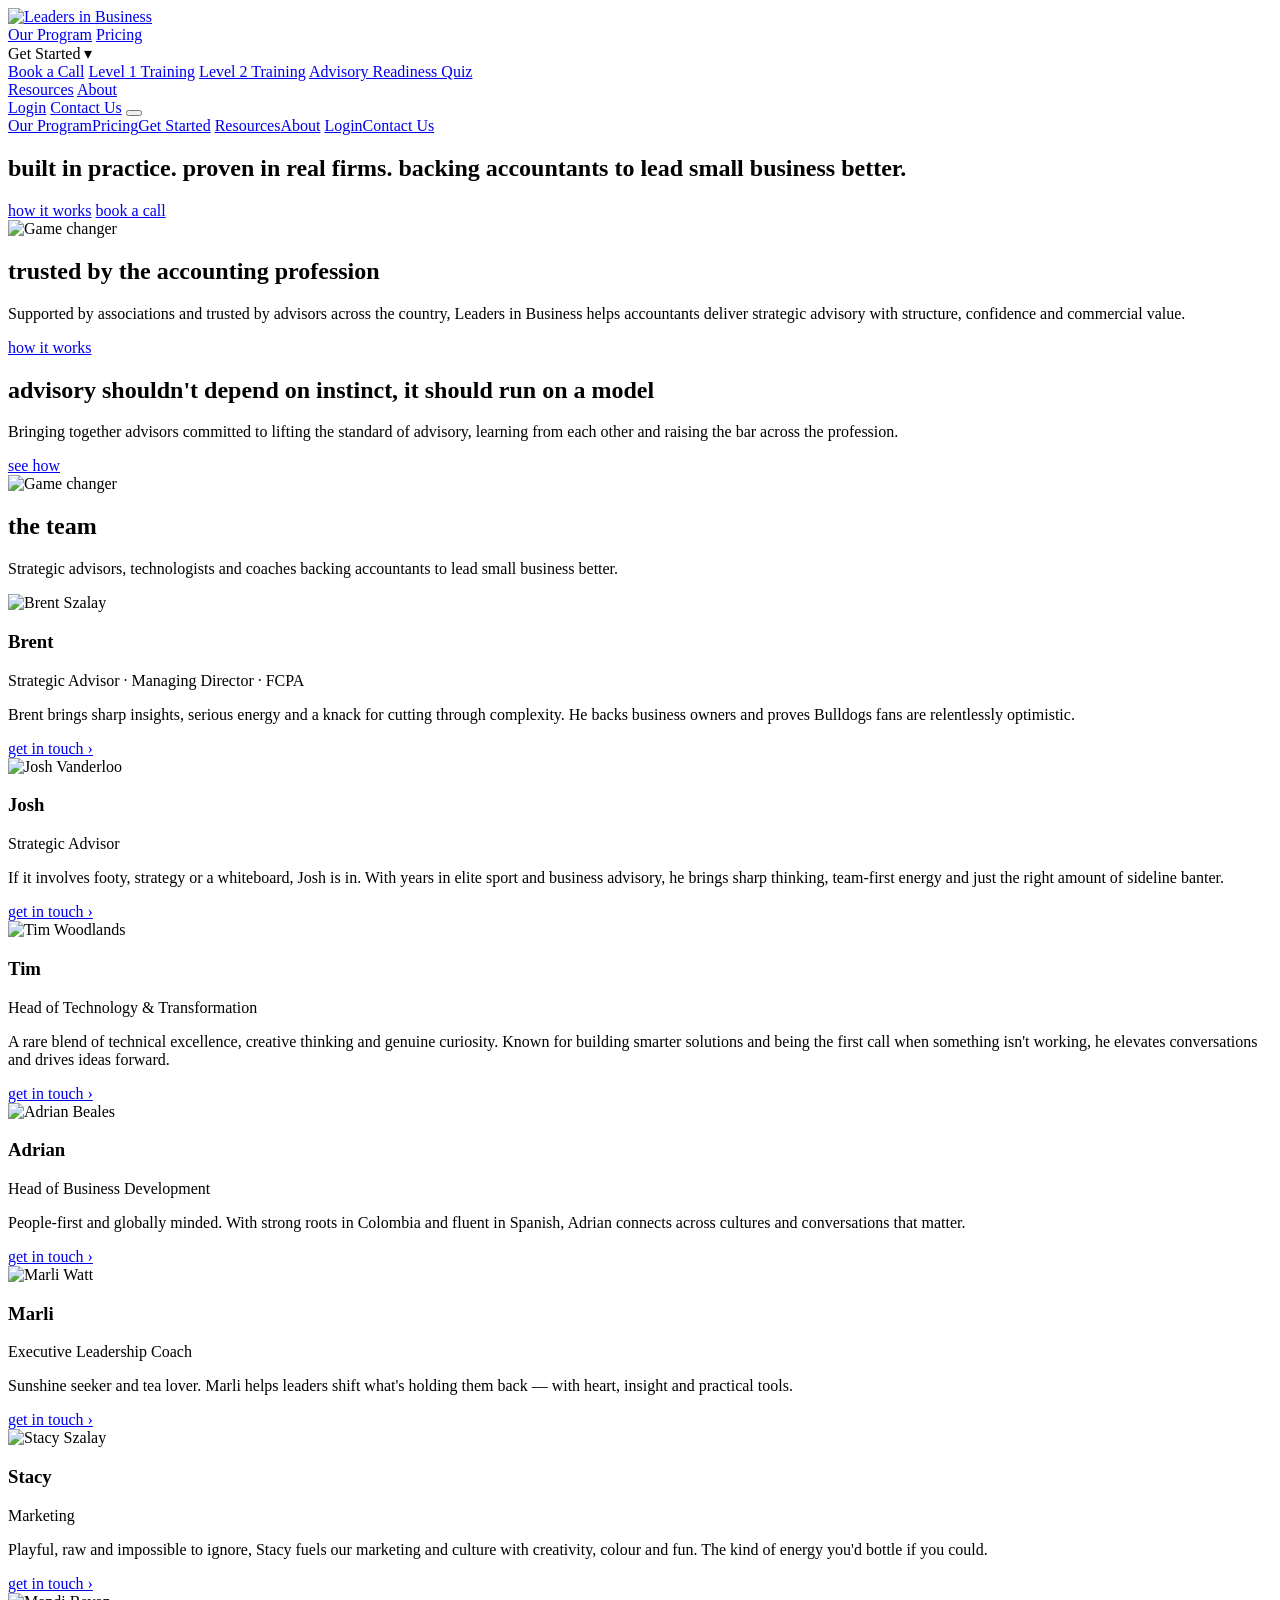
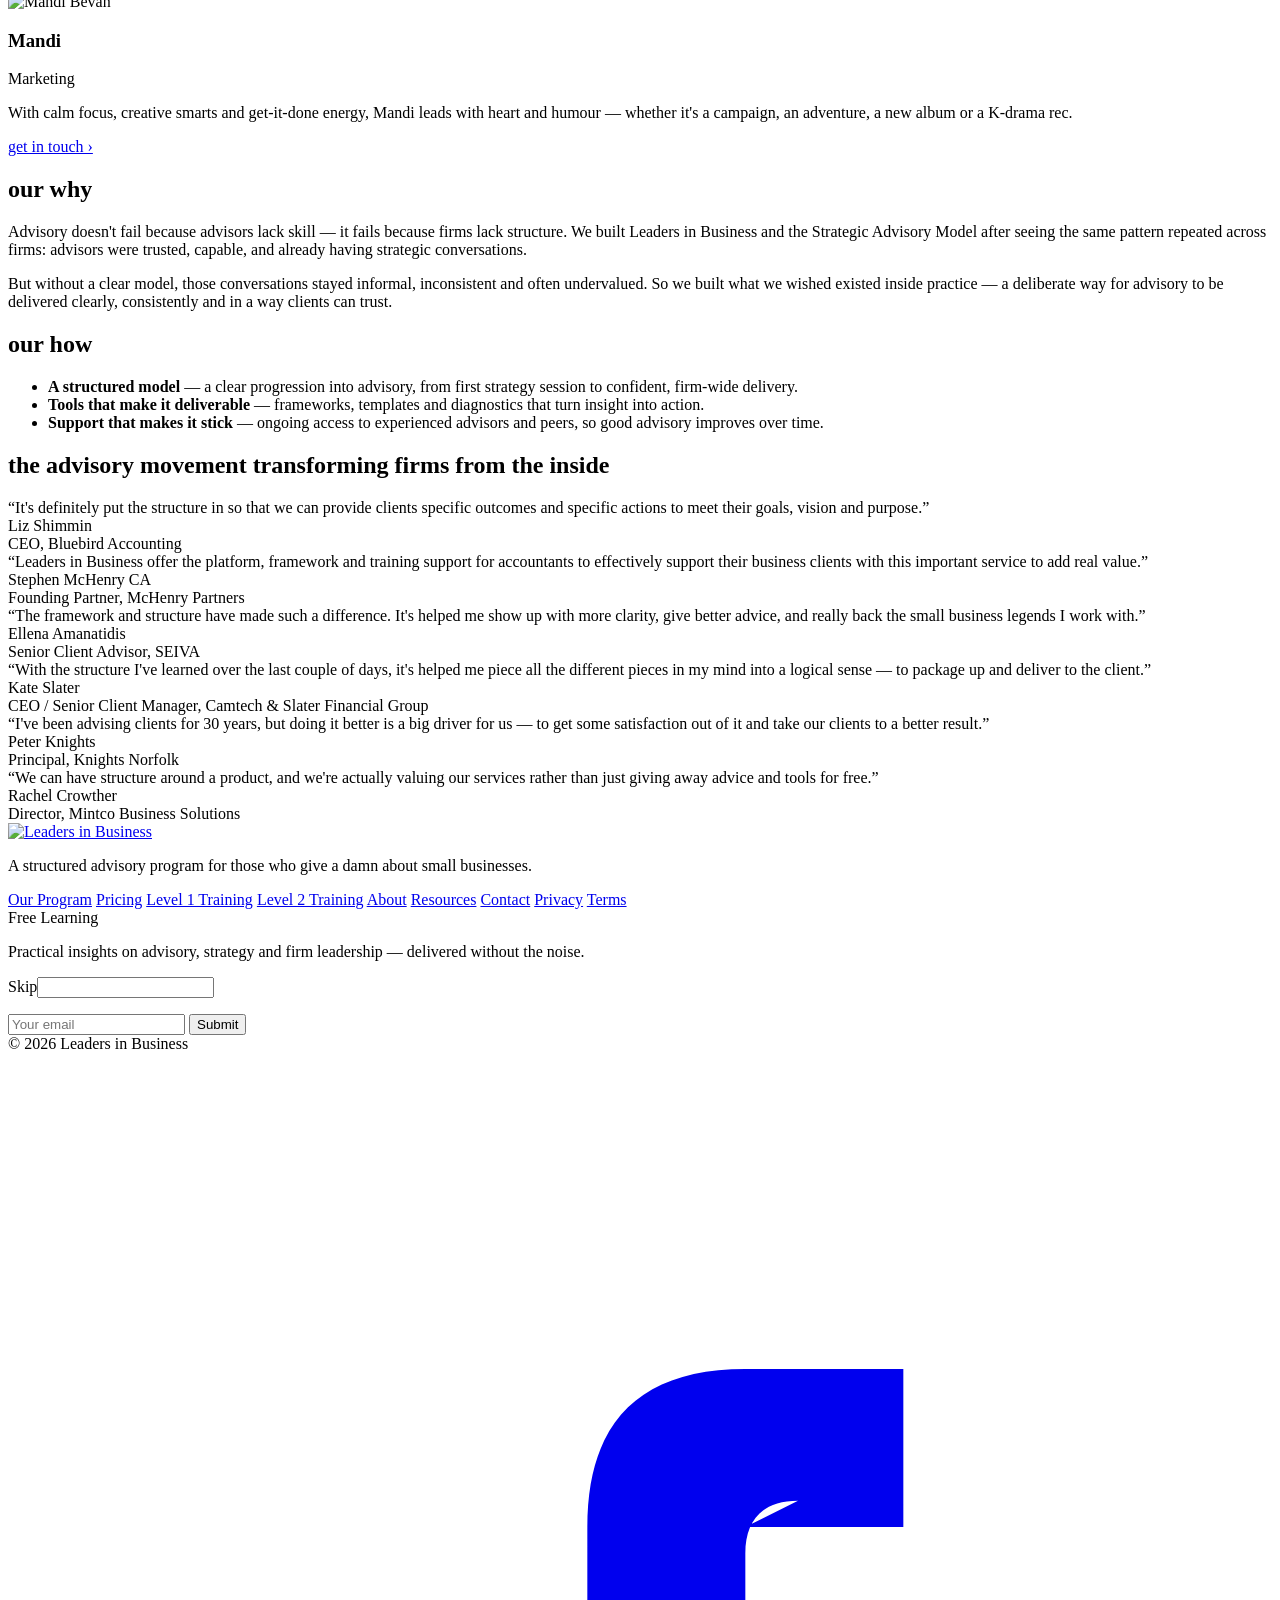
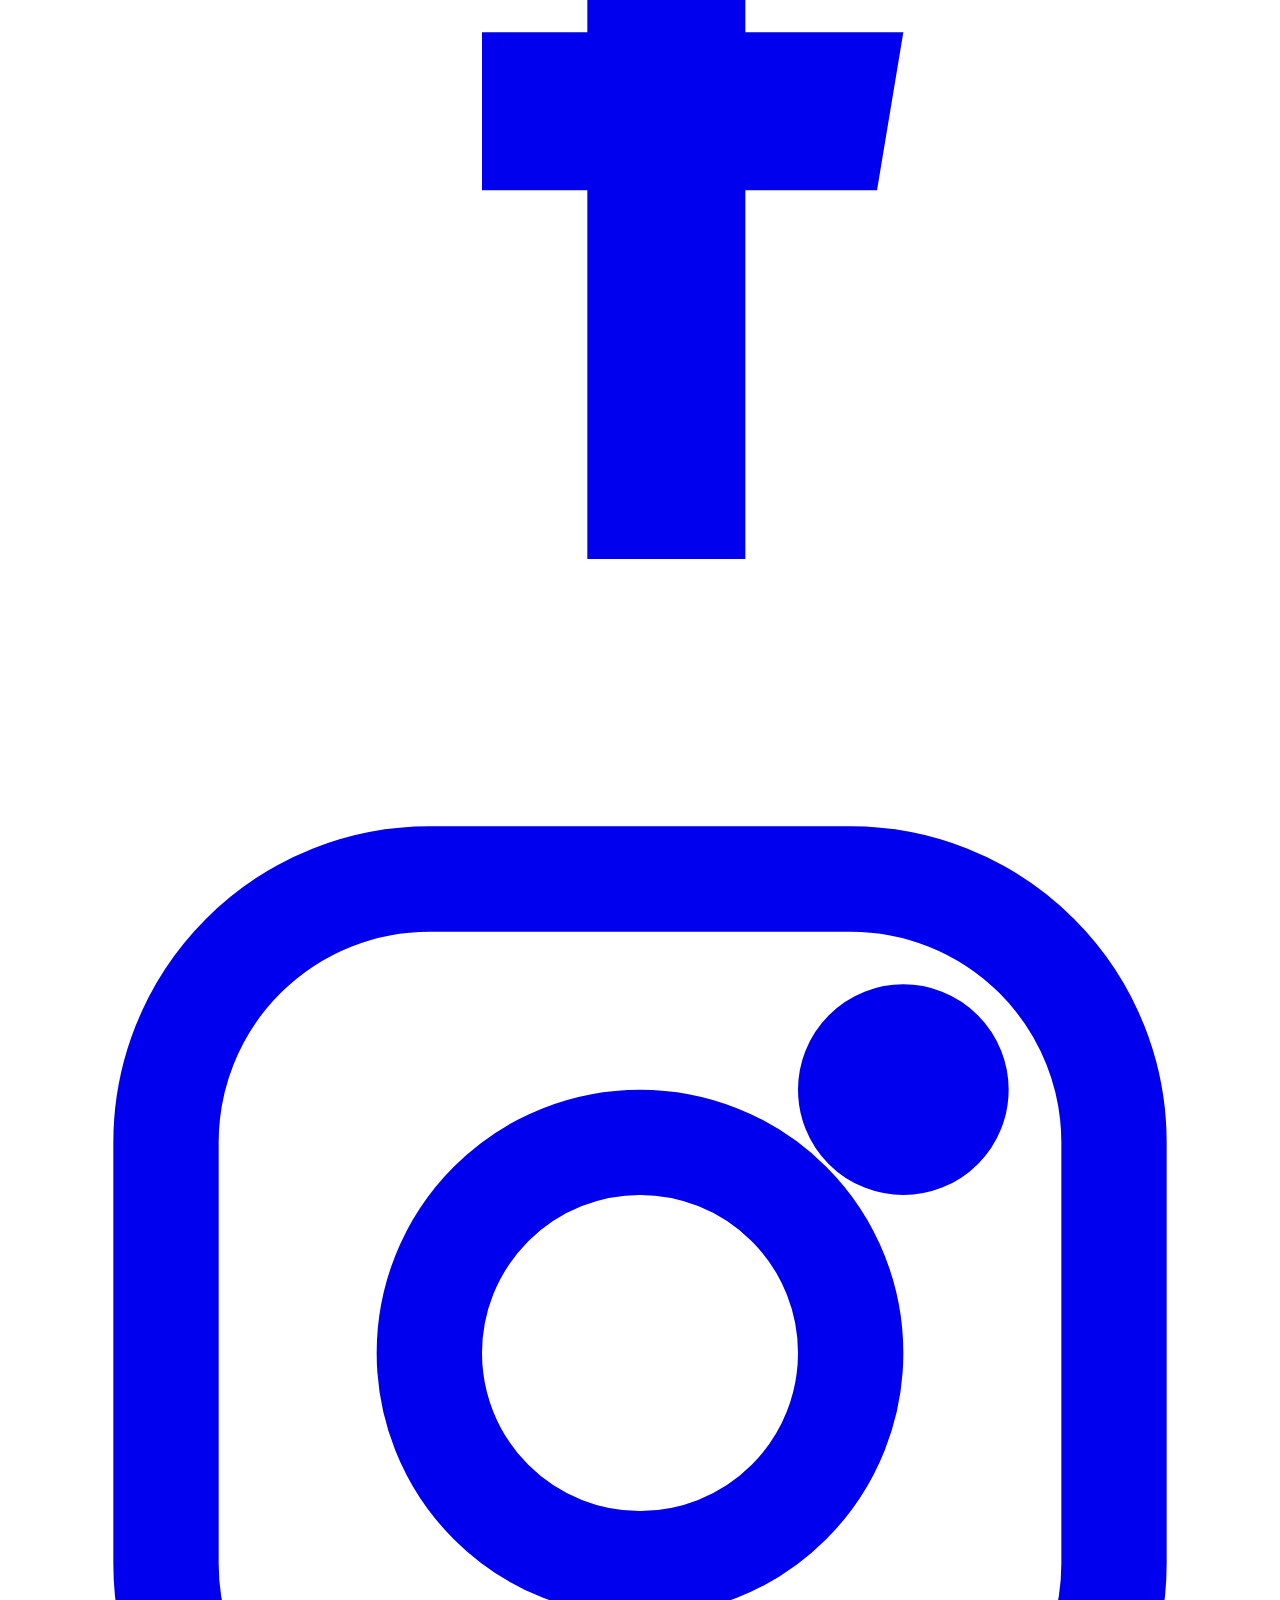
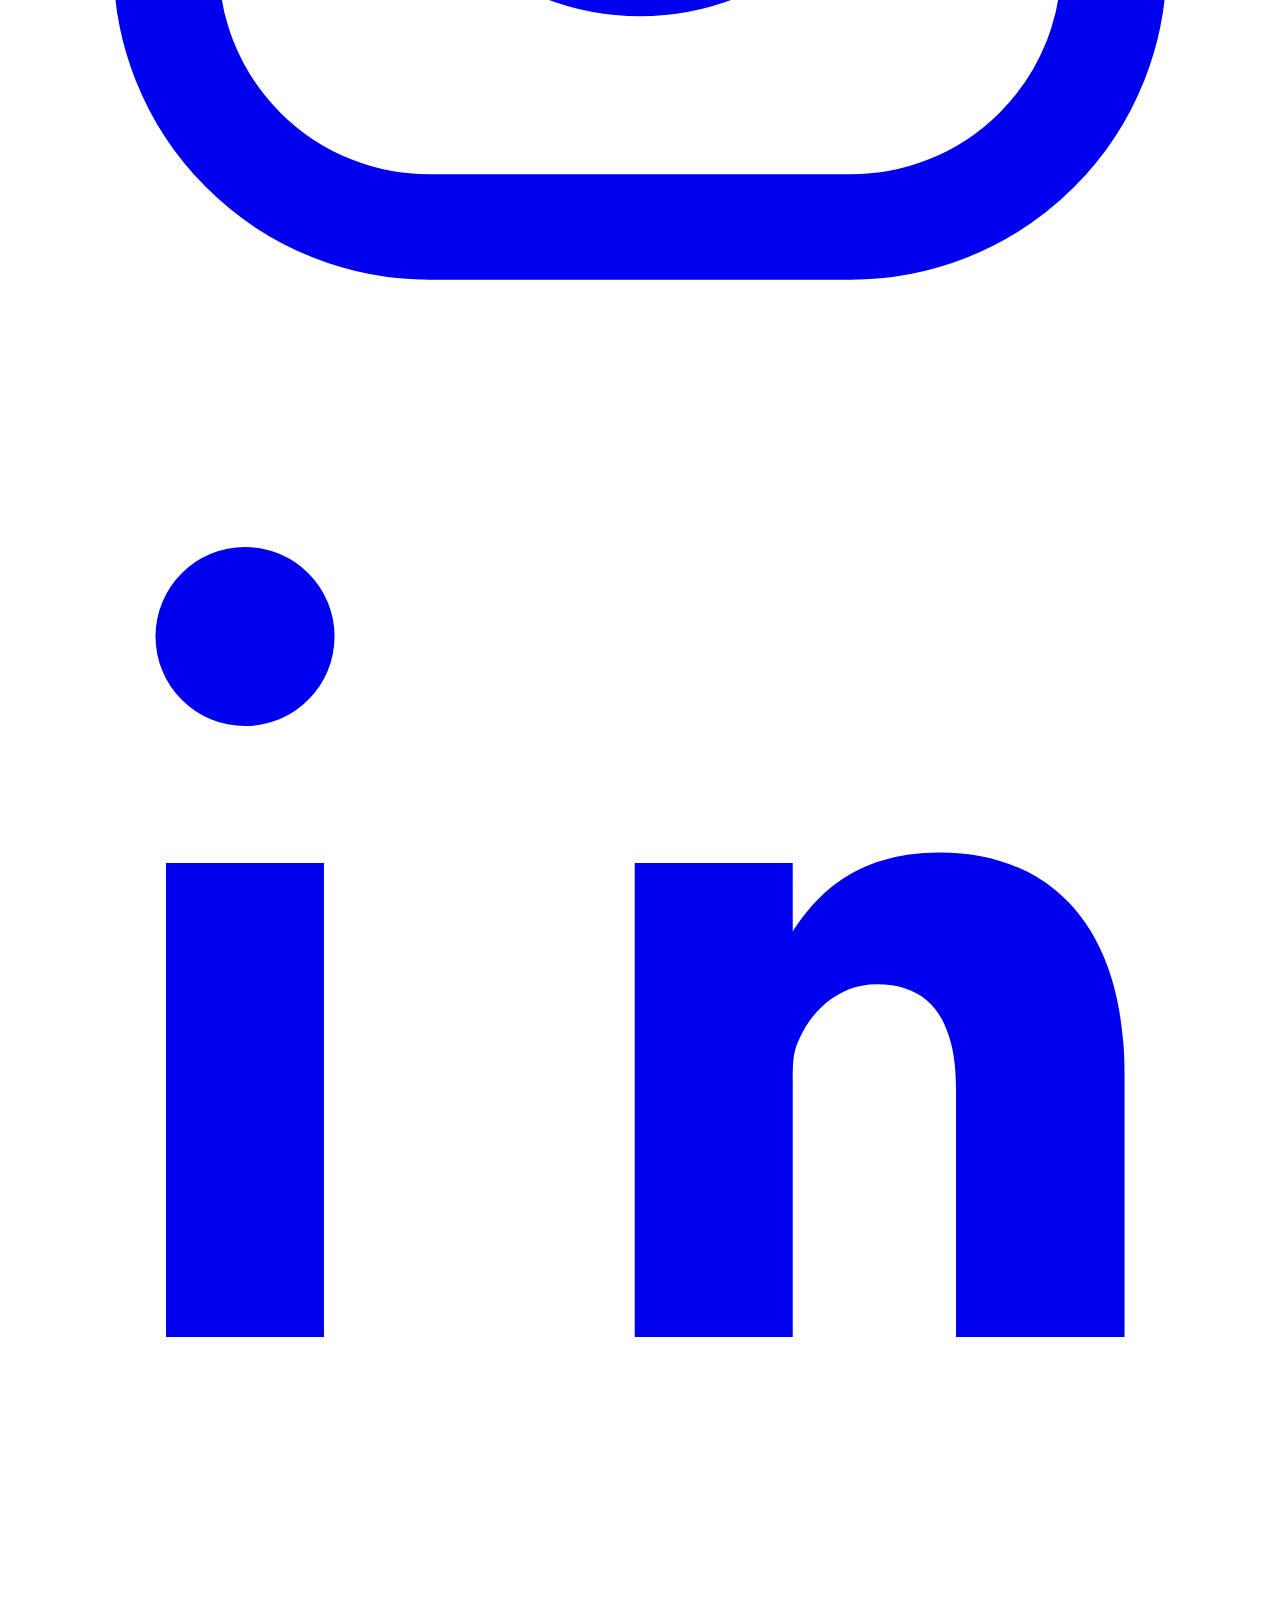
==== about.html @ 54bb092e "Create about.html" ====
<!DOCTYPE html>
<html lang="en-AU">
<head>
<meta charset="UTF-8">
<meta name="viewport" content="width=device-width, initial-scale=1">
<title>About – Leaders in Business</title>
<meta name="description" content="Built in practice, proven in real firms. Meet the team backing accountants to lead small business better.">
<link rel="preconnect" href="https://fonts.googleapis.com">
<link rel="preconnect" href="https://fonts.gstatic.com" crossorigin>
<link href="https://fonts.googleapis.com/css2?family=Poppins:ital,wght@0,300;0,400;0,500;0,600;0,700;1,400&display=swap" rel="stylesheet">
<link rel="stylesheet" href="assets/styles.css">
</head>
<body>
<header class="nav">
  <div class="wrap nav-inner">
    <a class="brand" href="index.html"><img src="https://leadersinbusiness.com.au/wp-content/uploads/2023/06/logo.svg" alt="Leaders in Business"></a>
    <nav class="nav-links">
      <a href="our-program.html">Our Program</a>
      <a href="pricing.html">Pricing</a>
      <div class="has-drop"><span>Get Started &#9662;</span>
        <div class="drop">
          <a href="https://marketing.leadersinbusiness.com.au/book-a-call">Book a Call</a>
          <a href="get-started.html#level-1">Level 1 Training</a>
          <a href="get-started.html#level-2">Level 2 Training</a>
          <a href="https://advisoryreadinessquiz.scoreapp.com/">Advisory Readiness Quiz</a>
        </div>
      </div>
      <a href="resources.html">Resources</a>
      <a href="about.html" aria-current="page">About</a>
    </nav>
    <div class="nav-cta">
      <a class="login" href="https://platform.leadersinbusiness.com.au/">Login</a>
      <a class="btn btn-ghost" href="contact.html">Contact Us</a>
      <button class="hamburger" aria-label="Menu" onclick="toggleMenu()"><span></span><span></span><span></span></button>
    </div>
  </div>
  <div class="mobile-menu" id="mm">
    <a href="our-program.html">Our Program</a><a href="pricing.html">Pricing</a><a href="get-started.html">Get Started</a>
    <a href="resources.html">Resources</a><a href="about.html" aria-current="page">About</a>
    <a href="https://platform.leadersinbusiness.com.au/">Login</a><a href="contact.html">Contact Us</a>
  </div>
</header>
<section class="page-hero">
  <div class="wrap reveal" style="max-width:900px">
    <div class="dot"></div>
    <h1>built in practice. proven in real firms. backing accountants to lead small business better.</h1>
    <div class="hero-ctas">
      <a class="btn btn-primary" href="our-program.html">how it works</a>
      <a class="btn btn-ghost" href="https://marketing.leadersinbusiness.com.au/book-a-call">book a call</a>
    </div>
  </div>
</section>

<section class="wrap">
  <div class="feature">
    <div class="feature-media reveal"><img src="https://leadersinbusiness.com.au/wp-content/uploads/2026/02/LIB_Game-Changer_Niko.png" alt="Game changer"></div>
    <div class="feature-text reveal"><div class="dot"></div><h2>trusted by the accounting profession</h2>
      <p>Supported by associations and trusted by advisors across the country, Leaders in Business helps accountants deliver strategic advisory with structure, confidence and commercial value.</p>
      <div class="feature-ctas"><a class="btn btn-primary" href="our-program.html">how it works</a></div>
    </div>
  </div>
  <div class="feature rev">
    <div class="feature-text reveal"><div class="dot"></div><h2>advisory shouldn't depend on instinct, it should run on a model</h2>
      <p>Bringing together advisors committed to lifting the standard of advisory, learning from each other and raising the bar across the profession.</p>
      <div class="feature-ctas"><a class="btn btn-ghost" href="our-program.html">see how</a></div>
    </div>
    <div class="feature-media reveal"><img src="https://leadersinbusiness.com.au/wp-content/uploads/2026/02/LIB_Game-Changer_EmilyB.png" alt="Game changer"></div>
  </div>
</section>

<section class="pad alt">
  <div class="wrap">
    <div class="section-head reveal"><div class="dot"></div><h2>the team</h2><p>Strategic advisors, technologists and coaches backing accountants to lead small business better.</p></div>
    <div class="team-grid">
      <div class="team-card reveal"><div class="photo"><img src="https://leadersinbusiness.com.au/wp-content/uploads/2025/05/photo-6.png" alt="Brent Szalay"></div><div class="info"><h3>Brent</h3><div class="role">Strategic Advisor &middot; Managing Director &middot; FCPA</div><p class="bio">Brent brings sharp insights, serious energy and a knack for cutting through complexity. He backs business owners and proves Bulldogs fans are relentlessly optimistic.</p><a href="mailto:brent.szalay@leadersinbusiness.com.au">get in touch &rsaquo;</a></div></div>
      <div class="team-card reveal"><div class="photo"><img src="https://leadersinbusiness.com.au/wp-content/uploads/2025/10/Josh.jpg" alt="Josh Vanderloo"></div><div class="info"><h3>Josh</h3><div class="role">Strategic Advisor</div><p class="bio">If it involves footy, strategy or a whiteboard, Josh is in. With years in elite sport and business advisory, he brings sharp thinking, team-first energy and just the right amount of sideline banter.</p><a href="mailto:josh.vanderloo@leadersinbusiness.com.au">get in touch &rsaquo;</a></div></div>
      <div class="team-card reveal"><div class="photo"><img src="https://leadersinbusiness.com.au/wp-content/uploads/2026/02/Tim.jpeg" alt="Tim Woodlands"></div><div class="info"><h3>Tim</h3><div class="role">Head of Technology &amp; Transformation</div><p class="bio">A rare blend of technical excellence, creative thinking and genuine curiosity. Known for building smarter solutions and being the first call when something isn't working, he elevates conversations and drives ideas forward.</p><a href="mailto:tim.woodlands@leadersinbusiness.com.au">get in touch &rsaquo;</a></div></div>
      <div class="team-card reveal"><div class="photo"><img src="https://leadersinbusiness.com.au/wp-content/uploads/2026/02/AdrianBeales.jpg" alt="Adrian Beales"></div><div class="info"><h3>Adrian</h3><div class="role">Head of Business Development</div><p class="bio">People-first and globally minded. With strong roots in Colombia and fluent in Spanish, Adrian connects across cultures and conversations that matter.</p><a href="mailto:adrian.beales@leadersinbusiness.com.au">get in touch &rsaquo;</a></div></div>
      <div class="team-card reveal"><div class="photo"><img src="https://leadersinbusiness.com.au/wp-content/uploads/2025/10/Marli.jpg" alt="Marli Watt"></div><div class="info"><h3>Marli</h3><div class="role">Executive Leadership Coach</div><p class="bio">Sunshine seeker and tea lover. Marli helps leaders shift what's holding them back — with heart, insight and practical tools.</p><a href="mailto:marli.watt@leadersinbusiness.com.au">get in touch &rsaquo;</a></div></div>
      <div class="team-card reveal"><div class="photo"><img src="https://leadersinbusiness.com.au/wp-content/uploads/2025/10/stacy.jpg" alt="Stacy Szalay"></div><div class="info"><h3>Stacy</h3><div class="role">Marketing</div><p class="bio">Playful, raw and impossible to ignore, Stacy fuels our marketing and culture with creativity, colour and fun. The kind of energy you'd bottle if you could.</p><a href="mailto:stacy.szalay@leadersinbusiness.com.au">get in touch &rsaquo;</a></div></div>
      <div class="team-card reveal"><div class="photo"><img src="https://leadersinbusiness.com.au/wp-content/uploads/2026/02/Mandi.jpeg" alt="Mandi Bevan"></div><div class="info"><h3>Mandi</h3><div class="role">Marketing</div><p class="bio">With calm focus, creative smarts and get-it-done energy, Mandi leads with heart and humour — whether it's a campaign, an adventure, a new album or a K-drama rec.</p><a href="mailto:amanda.bevan@leadersinbusiness.com.au">get in touch &rsaquo;</a></div></div>
    </div>
  </div>
</section>

<section class="wrap">
  <div class="feature">
    <div class="feature-text reveal"><div class="dot"></div><h2>our why</h2>
      <p>Advisory doesn't fail because advisors lack skill — it fails because firms lack structure. We built Leaders in Business and the Strategic Advisory Model after seeing the same pattern repeated across firms: advisors were trusted, capable, and already having strategic conversations.</p>
      <p>But without a clear model, those conversations stayed informal, inconsistent and often undervalued. So we built what we wished existed inside practice — a deliberate way for advisory to be delivered clearly, consistently and in a way clients can trust.</p>
    </div>
    <div class="feature-text reveal"><div class="dot"></div><h2>our how</h2>
      <ul class="checks" style="margin-top:6px">
        <li><strong>A structured model</strong> — a clear progression into advisory, from first strategy session to confident, firm-wide delivery.</li>
        <li><strong>Tools that make it deliverable</strong> — frameworks, templates and diagnostics that turn insight into action.</li>
        <li><strong>Support that makes it stick</strong> — ongoing access to experienced advisors and peers, so good advisory improves over time.</li>
      </ul>
    </div>
  </div>
</section>

<section class="pad alt">
  <div class="wrap">
    <div class="center reveal"><div class="dot"></div><h2>the advisory movement transforming firms from the inside</h2></div>
    <div class="testi-grid">
      <div class="testi reveal"><q>It's definitely put the structure in so that we can provide clients specific outcomes and specific actions to meet their goals, vision and purpose.</q><div class="name">Liz Shimmin</div><div class="role">CEO, Bluebird Accounting</div></div>
      <div class="testi reveal"><q>Leaders in Business offer the platform, framework and training support for accountants to effectively support their business clients with this important service to add real value.</q><div class="name">Stephen McHenry CA</div><div class="role">Founding Partner, McHenry Partners</div></div>
      <div class="testi reveal"><q>The framework and structure have made such a difference. It's helped me show up with more clarity, give better advice, and really back the small business legends I work with.</q><div class="name">Ellena Amanatidis</div><div class="role">Senior Client Advisor, SEIVA</div></div>
      <div class="testi reveal"><q>With the structure I've learned over the last couple of days, it's helped me piece all the different pieces in my mind into a logical sense — to package up and deliver to the client.</q><div class="name">Kate Slater</div><div class="role">CEO / Senior Client Manager, Camtech &amp; Slater Financial Group</div></div>
      <div class="testi reveal"><q>I've been advising clients for 30 years, but doing it better is a big driver for us — to get some satisfaction out of it and take our clients to a better result.</q><div class="name">Peter Knights</div><div class="role">Principal, Knights Norfolk</div></div>
      <div class="testi reveal"><q>We can have structure around a product, and we're actually valuing our services rather than just giving away advice and tools for free.</q><div class="name">Rachel Crowther</div><div class="role">Director, Mintco Business Solutions</div></div>
    </div>
  </div>
</section>
<footer>
  <div class="wrap">
    <div class="foot-grid">
      <div>
        <a class="brand" href="index.html"><img src="https://leadersinbusiness.com.au/wp-content/uploads/2023/06/leaders-in-business-logo-1.svg" alt="Leaders in Business"></a>
        <p class="tag">A structured advisory program for those who give a damn about small businesses.</p>
      </div>
      <div class="foot-nav">
        <a href="our-program.html">Our Program</a>
        <a href="pricing.html">Pricing</a>
        <a href="get-started.html#level-1">Level 1 Training</a>
        <a href="get-started.html#level-2">Level 2 Training</a>
        <a href="about.html" aria-current="page">About</a>
        <a href="resources.html">Resources</a>
        <a href="contact.html">Contact</a>
        <a href="privacy.html">Privacy</a>
        <a href="terms.html">Terms</a>
      </div>
      <div class="foot-news">
        <label>Free Learning</label>
        <p>Practical insights on advisory, strategy and firm leadership — delivered without the noise.</p>
        <form class="news-form" name="newsletter" method="POST" data-netlify="true" netlify-honeypot="bot-field">
          <input type="hidden" name="form-name" value="newsletter">
          <p class="hp"><label>Skip<input name="bot-field"></label></p>
          <input type="email" name="email" placeholder="Your email" required>
          <button class="btn btn-cta" type="submit">Submit</button>
        </form>
      </div>
    </div>
    <div class="foot-bottom">
      <span>&copy; 2026 Leaders in Business</span>
      <div class="socials">
        <a href="https://www.facebook.com/leadersinbusinessau" aria-label="Facebook"><svg viewBox="0 0 24 24" fill="currentColor"><path d="M14 9h3V6h-3c-2 0-3 1-3 3v2H9v3h2v7h3v-7h2.5l.5-3H14v-1.5c0-.6.3-1 1-1z"/></svg></a>
        <a href="https://www.instagram.com/leadersinbusiness" aria-label="Instagram"><svg viewBox="0 0 24 24" fill="none" stroke="currentColor" stroke-width="2"><rect x="3" y="3" width="18" height="18" rx="5"/><circle cx="12" cy="12" r="4"/><circle cx="17" cy="7" r="1" fill="currentColor"/></svg></a>
        <a href="https://www.linkedin.com/company/leadersinbusiness" aria-label="LinkedIn"><svg viewBox="0 0 24 24" fill="currentColor"><path d="M6 9v9H3V9h3zM4.5 3a1.7 1.7 0 110 3.4 1.7 1.7 0 010-3.4zM21 18h-3v-4.7c0-1.2-.4-2-1.5-2-.8 0-1.3.6-1.5 1.1-.1.2-.1.5-.1.7V18h-3V9h3v1.3c.4-.6 1.1-1.5 2.8-1.5 2 0 3.5 1.3 3.5 4.2V18z"/></svg></a>
      </div>
    </div>
  </div>
</footer>
<script src="assets/script.js"></script>
</body>
</html>
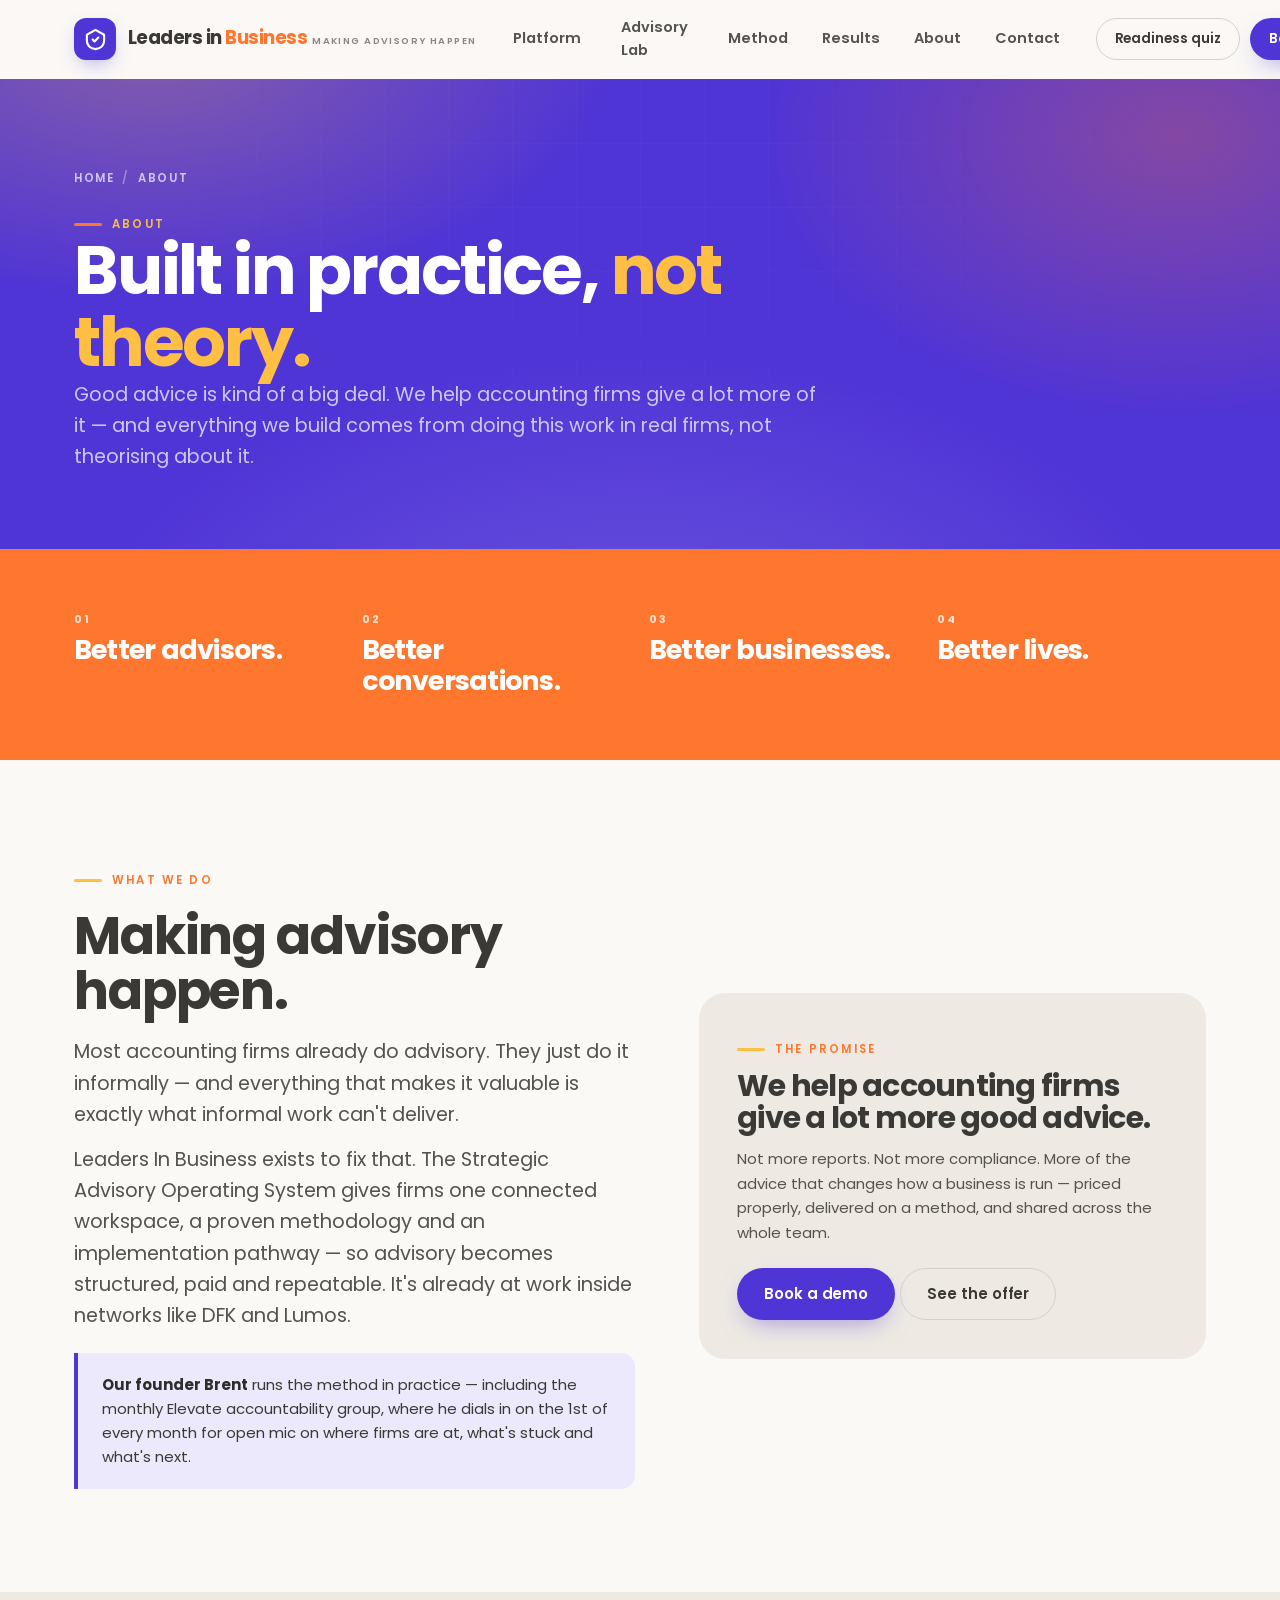
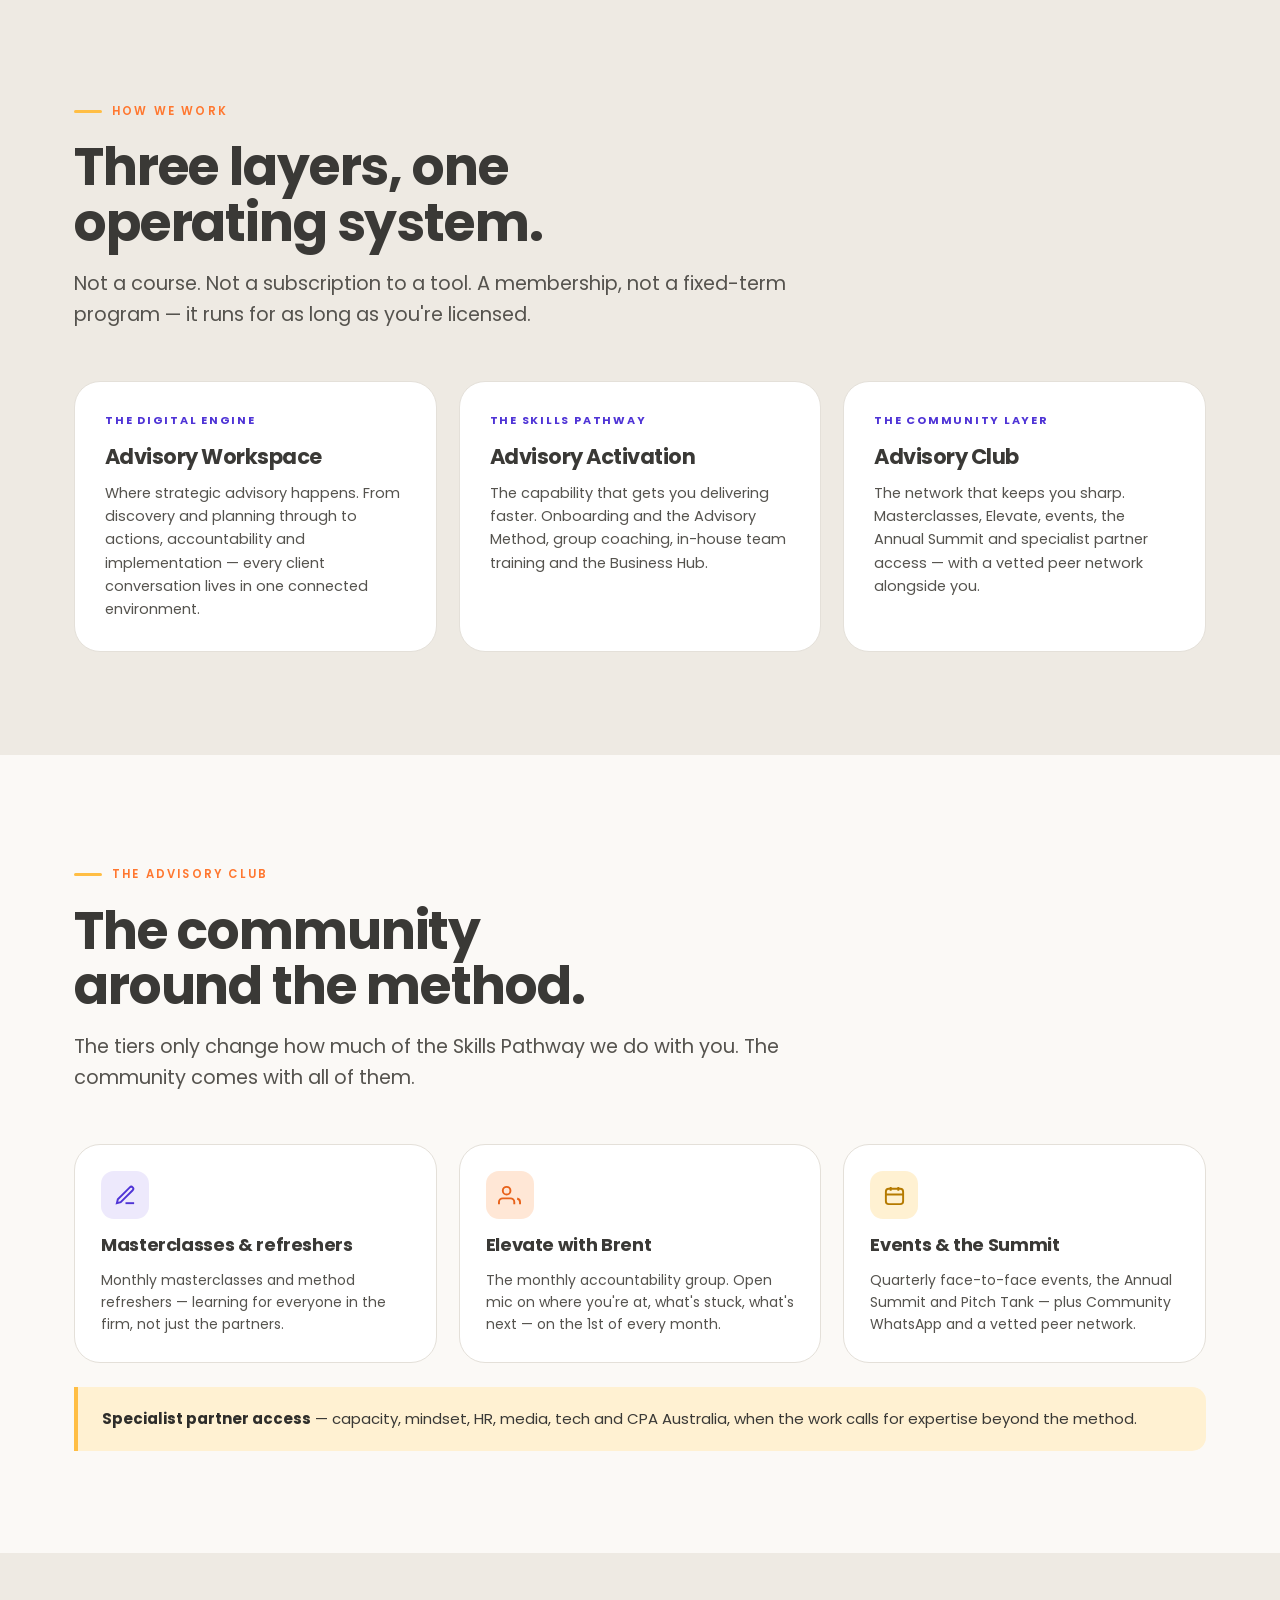
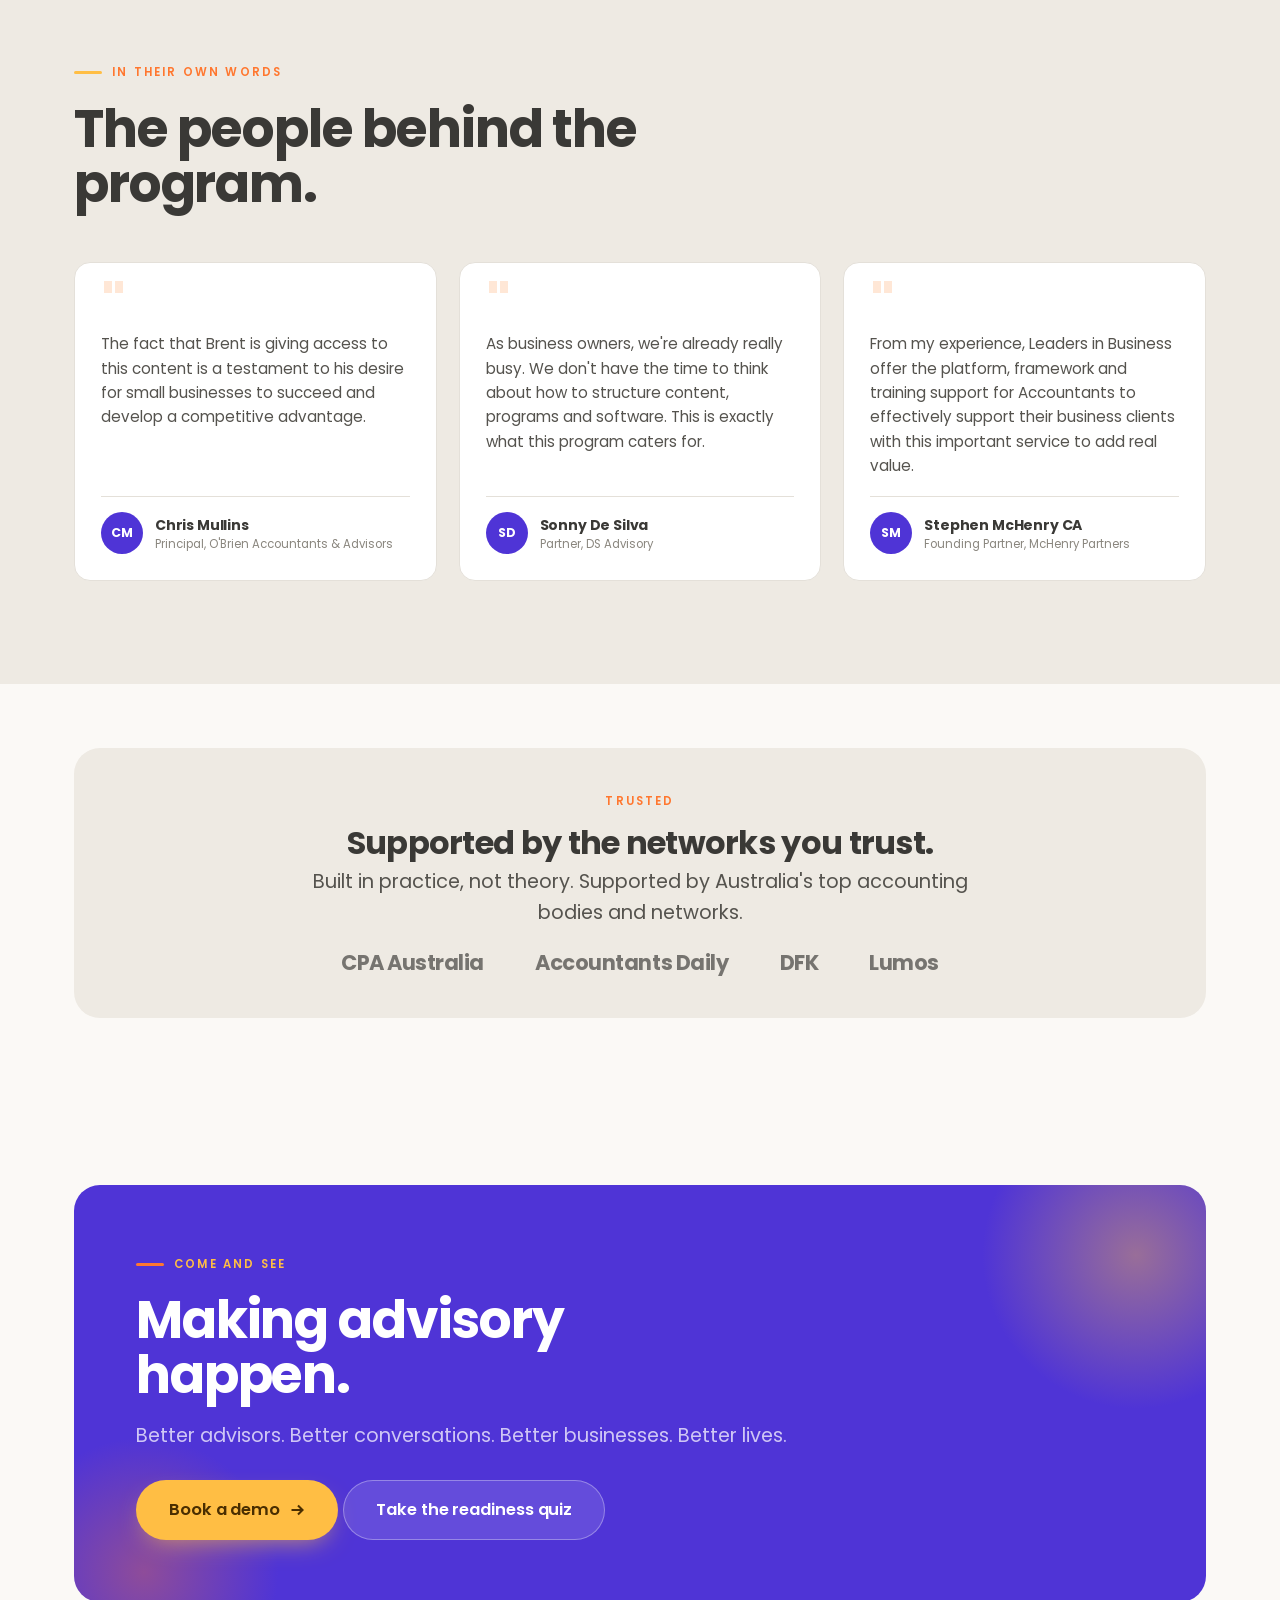
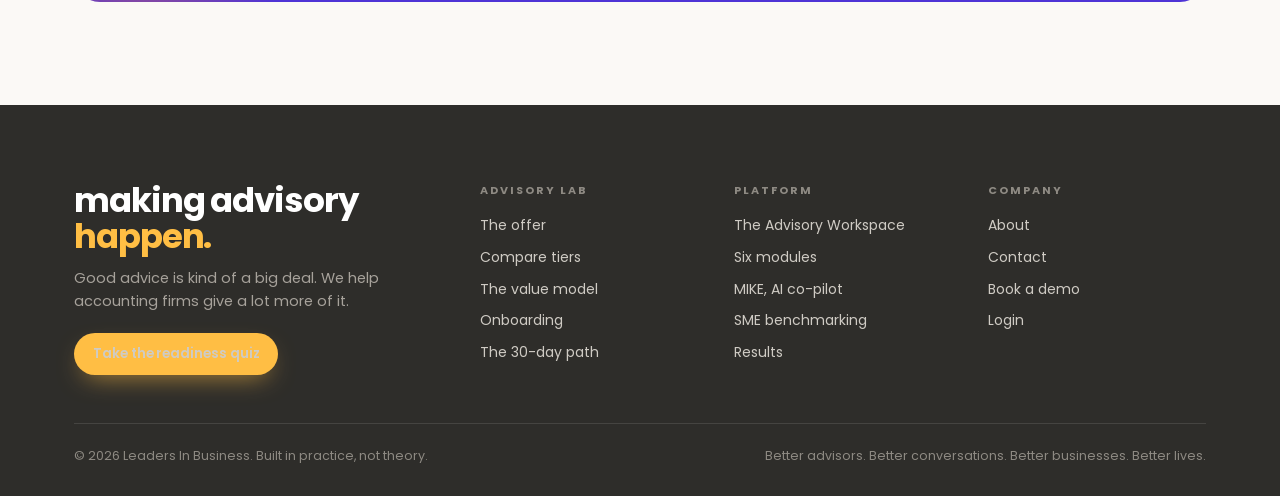
==== commit 374fec3d: "Deploy Leaders In Business site (8 pages + shell + SEO)" ====
--- a/about.html
+++ b/about.html
@@ -2,155 +2,452 @@
 <html lang="en-AU">
 <head>
 <meta charset="UTF-8">
-<meta name="viewport" content="width=device-width, initial-scale=1">
-<title>About – Leaders in Business</title>
-<meta name="description" content="Built in practice, proven in real firms. Meet the team backing accountants to lead small business better.">
+<meta name="viewport" content="width=device-width, initial-scale=1.0">
+<title>About — Built in practice, not theory | Leaders In Business</title>
+<meta name="description" content="Good advice is kind of a big deal. We help accounting firms give a lot more of it. Built in practice, not theory — supported by Australia's top accounting bodies and networks.">
+<meta property="og:title" content="About — Leaders In Business">
+<meta property="og:description" content="Making advisory happen. Better advisors. Better conversations. Better businesses. Better lives.">
 <link rel="preconnect" href="https://fonts.googleapis.com">
 <link rel="preconnect" href="https://fonts.gstatic.com" crossorigin>
-<link href="https://fonts.googleapis.com/css2?family=Poppins:ital,wght@0,300;0,400;0,500;0,600;0,700;1,400&display=swap" rel="stylesheet">
-<link rel="stylesheet" href="assets/styles.css">
+<link href="https://fonts.googleapis.com/css2?family=Poppins:wght@400;500;600;700;800&display=swap" rel="stylesheet">
+<link rel="stylesheet" href="assets/base.css">
+<style>
+/* ---- About page ---- */
+.beats{background:var(--orange);padding:clamp(38px,5vw,64px) 0;color:#fff}
+.beats-grid{display:grid;grid-template-columns:repeat(4,1fr);gap:18px}
+.beat{font-family:var(--font);font-size:clamp(19px,2.3vw,27px);font-weight:700;letter-spacing:-.028em;line-height:1.14;color:#fff}
+.beat .n{display:block;font-size:11px;font-weight:700;letter-spacing:.2em;color:#FFE0CC;margin-bottom:9px}
+
+.belief{background:var(--card);border:1px solid var(--line);border-radius:var(--radius-lg);padding:30px}
+.belief .mono-label{color:var(--purple);font-weight:700}
+.belief-t{font-family:var(--font);font-size:21px;font-weight:700;letter-spacing:-.024em;margin:10px 0 8px}
+.belief-d{font-size:14.5px;color:var(--ink-soft);line-height:1.6}
+
+.comm-card{background:var(--card);border:1px solid var(--line);border-radius:var(--radius-lg);padding:26px;display:flex;flex-direction:column;gap:11px}
+.comm-t{font-size:18px;font-weight:700;letter-spacing:-.02em}
+.comm-d{font-size:14px;color:var(--ink-soft);line-height:1.55}
+
+.quote-card{background:var(--card);border:1px solid var(--line);border-radius:var(--radius);padding:26px;display:flex;flex-direction:column;height:100%}
+.quote-mark{font-family:var(--font);font-size:52px;font-weight:800;line-height:.6;color:var(--orange-soft);letter-spacing:-.05em}
+.quote-t{font-size:15.2px;line-height:1.6;color:var(--ink-soft);margin:12px 0 18px;flex:1}
+.quote-who{display:flex;align-items:center;gap:12px;border-top:1px solid var(--line);padding-top:15px}
+.quote-av{width:42px;height:42px;border-radius:50%;background:var(--purple);color:#fff;display:grid;place-items:center;font-size:12.5px;font-weight:700;flex:none}
+.quote-n{font-size:14px;font-weight:700;letter-spacing:-.012em}
+.quote-r{font-size:11.5px;color:var(--ink-mute);line-height:1.35}
+
+.trust-strip{background:var(--cream);border-radius:var(--radius-lg);padding:clamp(26px,3vw,40px);text-align:center}
+.trust-logos{display:flex;gap:clamp(20px,4vw,52px);flex-wrap:wrap;justify-content:center;margin-top:18px}
+.trust-logos span{font-family:var(--font);font-size:clamp(16px,2vw,21px);font-weight:700;letter-spacing:-.022em;color:var(--ink-2);opacity:.62}
+
+@media (max-width:1024px){ .beats-grid{grid-template-columns:1fr 1fr} }
+@media (max-width:720px){ .beats-grid{grid-template-columns:1fr} }
+</style>
 </head>
 <body>
-<header class="nav">
-  <div class="wrap nav-inner">
-    <a class="brand" href="index.html"><img src="https://leadersinbusiness.com.au/wp-content/uploads/2023/06/logo.svg" alt="Leaders in Business"></a>
-    <nav class="nav-links">
-      <a href="our-program.html">Our Program</a>
-      <a href="pricing.html">Pricing</a>
-      <div class="has-drop"><span>Get Started &#9662;</span>
-        <div class="drop">
-          <a href="https://marketing.leadersinbusiness.com.au/book-a-call">Book a Call</a>
-          <a href="get-started.html#level-1">Level 1 Training</a>
-          <a href="get-started.html#level-2">Level 2 Training</a>
-          <a href="https://advisoryreadinessquiz.scoreapp.com/">Advisory Readiness Quiz</a>
-        </div>
-      </div>
-      <a href="resources.html">Resources</a>
-      <a href="about.html" aria-current="page">About</a>
+
+<header class="hdr" id="hdr">
+  <div class="wrap nav">
+    <a href="index.html" class="brand" aria-label="Leaders In Business home">
+      <span class="brand-mark" aria-hidden="true">
+        <svg viewBox="0 0 24 24" fill="none" stroke="#fff" stroke-width="2.2" stroke-linecap="round" stroke-linejoin="round">
+          <path d="M12 2 3 7v6c0 5 3.8 8.2 9 9 5.2-.8 9-4 9-9V7z"/><path d="M9 12l2 2 4-4"/>
+        </svg>
+      </span>
+      <span>
+        <span class="brand-name">Leaders in <span class="lo">Business</span></span>
+        <span class="brand-tag">Making advisory happen</span>
+      </span>
+    </a>
+
+    <nav class="nav-links" aria-label="Primary">
+      <div class="nav-item">
+        <a href="platform.html" class="nav-link">Platform
+          <svg class="caret" viewBox="0 0 12 12" fill="none" stroke="currentColor" stroke-width="2"><path d="M2 4l4 4 4-4"/></svg>
+        </a>
+        <div class="mega">
+          <div class="mega-grid">
+            <a class="mega-link" href="platform.html">
+              <span class="mega-ico"><svg viewBox="0 0 24 24" fill="none" stroke="currentColor" stroke-width="2"><rect x="3" y="3" width="7" height="7" rx="1.5"/><rect x="14" y="3" width="7" height="7" rx="1.5"/><rect x="3" y="14" width="7" height="7" rx="1.5"/><rect x="14" y="14" width="7" height="7" rx="1.5"/></svg></span>
+              <span><span class="mega-t">The Advisory Workspace <svg class="arw" viewBox="0 0 16 16" fill="none" stroke="currentColor" stroke-width="2.2"><path d="M2.5 8h11M9 3.5 13.5 8 9 12.5"/></svg></span><span class="mega-d">One connected environment for every client conversation</span></span>
+            </a>
+            <a class="mega-link" href="platform.html#modules">
+              <span class="mega-ico"><svg viewBox="0 0 24 24" fill="none" stroke="currentColor" stroke-width="2"><circle cx="11" cy="11" r="7"/><path d="M20 20l-3.5-3.5"/></svg></span>
+              <span><span class="mega-t">Six modules <svg class="arw" viewBox="0 0 16 16" fill="none" stroke="currentColor" stroke-width="2.2"><path d="M2.5 8h11M9 3.5 13.5 8 9 12.5"/></svg></span><span class="mega-d">Discovery, Insights, Goals, Actions, AI, Meetings</span></span>
+            </a>
+            <a class="mega-link" href="platform.html#mike">
+              <span class="mega-ico"><svg viewBox="0 0 24 24" fill="none" stroke="currentColor" stroke-width="2"><path d="M12 2v4M12 18v4M2 12h4M18 12h4"/><circle cx="12" cy="12" r="4"/></svg></span>
+              <span><span class="mega-t">MIKE, your AI co-pilot <svg class="arw" viewBox="0 0 16 16" fill="none" stroke="currentColor" stroke-width="2.2"><path d="M2.5 8h11M9 3.5 13.5 8 9 12.5"/></svg></span><span class="mega-d">Session prep, Action Plans, progress tracking</span></span>
+            </a>
+            <a class="mega-link" href="platform.html#benchmarking">
+              <span class="mega-ico"><svg viewBox="0 0 24 24" fill="none" stroke="currentColor" stroke-width="2"><path d="M4 20V10M10 20V4M16 20v-7M22 20H2"/></svg></span>
+              <span><span class="mega-t">SME benchmarking <svg class="arw" viewBox="0 0 16 16" fill="none" stroke="currentColor" stroke-width="2.2"><path d="M2.5 8h11M9 3.5 13.5 8 9 12.5"/></svg></span><span class="mega-d">Aggregated insight across the network</span></span>
+            </a>
+          </div>
+        </div>
+      </div>
+
+      <div class="nav-item">
+        <a href="advisory-lab.html" class="nav-link">Advisory Lab
+          <svg class="caret" viewBox="0 0 12 12" fill="none" stroke="currentColor" stroke-width="2"><path d="M2 4l4 4 4-4"/></svg>
+        </a>
+        <div class="mega">
+          <div class="mega-grid">
+            <a class="mega-link" href="advisory-lab.html">
+              <span class="mega-ico"><svg viewBox="0 0 24 24" fill="none" stroke="currentColor" stroke-width="2"><path d="M12 2 3 7v6c0 5 3.8 8.2 9 9 5.2-.8 9-4 9-9V7z"/></svg></span>
+              <span><span class="mega-t">The offer <svg class="arw" viewBox="0 0 16 16" fill="none" stroke="currentColor" stroke-width="2.2"><path d="M2.5 8h11M9 3.5 13.5 8 9 12.5"/></svg></span><span class="mega-d">One program, three ways in</span></span>
+            </a>
+            <a class="mega-link" href="advisory-lab.html#compare">
+              <span class="mega-ico"><svg viewBox="0 0 24 24" fill="none" stroke="currentColor" stroke-width="2"><path d="M9 3H5a2 2 0 00-2 2v4a2 2 0 002 2h4a2 2 0 002-2V5a2 2 0 00-2-2zM19 3h-4a2 2 0 00-2 2v4a2 2 0 002 2h4a2 2 0 002-2V5a2 2 0 00-2-2zM9 13H5a2 2 0 00-2 2v4a2 2 0 002 2h4a2 2 0 002-2v-4a2 2 0 00-2-2zM19 13h-4a2 2 0 00-2 2v4a2 2 0 002 2h4a2 2 0 002-2v-4a2 2 0 00-2-2z"/></svg></span>
+              <span><span class="mega-t">Compare tiers <svg class="arw" viewBox="0 0 16 16" fill="none" stroke="currentColor" stroke-width="2.2"><path d="M2.5 8h11M9 3.5 13.5 8 9 12.5"/></svg></span><span class="mega-d">What's in Starter, Activate and Enterprise</span></span>
+            </a>
+            <a class="mega-link" href="advisory-lab.html#value">
+              <span class="mega-ico"><svg viewBox="0 0 24 24" fill="none" stroke="currentColor" stroke-width="2"><path d="M12 1v22M17 5H9.5a3.5 3.5 0 000 7h5a3.5 3.5 0 010 7H6"/></svg></span>
+              <span><span class="mega-t">The value model <svg class="arw" viewBox="0 0 16 16" fill="none" stroke="currentColor" stroke-width="2.2"><path d="M2.5 8h11M9 3.5 13.5 8 9 12.5"/></svg></span><span class="mega-d">$270k per advisor, per year</span></span>
+            </a>
+            <a class="mega-link" href="advisory-lab.html#onboarding">
+              <span class="mega-ico"><svg viewBox="0 0 24 24" fill="none" stroke="currentColor" stroke-width="2"><path d="M22 11.08V12a10 10 0 11-5.93-9.14"/><path d="M22 4L12 14.01l-3-3"/></svg></span>
+              <span><span class="mega-t">Onboarding <svg class="arw" viewBox="0 0 16 16" fill="none" stroke="currentColor" stroke-width="2.2"><path d="M2.5 8h11M9 3.5 13.5 8 9 12.5"/></svg></span><span class="mega-d">Booked in before you can drift</span></span>
+            </a>
+          </div>
+        </div>
+      </div>
+
+      <a href="method.html" class="nav-link">Method</a>
+      <a href="results.html" class="nav-link">Results</a>
+      <a href="about.html" class="nav-link">About</a>
+      <a href="contact.html" class="nav-link">Contact</a>
     </nav>
+
     <div class="nav-cta">
-      <a class="login" href="https://platform.leadersinbusiness.com.au/">Login</a>
-      <a class="btn btn-ghost" href="contact.html">Contact Us</a>
-      <button class="hamburger" aria-label="Menu" onclick="toggleMenu()"><span></span><span></span><span></span></button>
+      <a href="https://advisoryreadinessquiz.scoreapp.com/" class="btn btn-ghost btn-sm">Readiness quiz</a>
+      <a href="https://marketing.leadersinbusiness.com.au/book-a-call" class="btn btn-purple btn-sm">Book a demo</a>
+      <button class="burger" id="burger" aria-label="Menu" aria-expanded="false" aria-controls="mobileMenu">
+        <span></span><span></span><span></span>
+      </button>
     </div>
   </div>
-  <div class="mobile-menu" id="mm">
-    <a href="our-program.html">Our Program</a><a href="pricing.html">Pricing</a><a href="get-started.html">Get Started</a>
-    <a href="resources.html">Resources</a><a href="about.html" aria-current="page">About</a>
-    <a href="https://platform.leadersinbusiness.com.au/">Login</a><a href="contact.html">Contact Us</a>
+
+  <div class="mobile-menu" id="mobileMenu">
+    <div class="mm-group">
+      <div class="mm-label">Platform</div>
+      <a class="mm-link" href="platform.html">The Advisory Workspace<small>One connected environment</small></a>
+      <a class="mm-link" href="platform.html#modules">Six modules<small>Discovery to Meetings</small></a>
+      <a class="mm-link" href="platform.html#mike">MIKE, your AI co-pilot<small>Prep, plans, tracking</small></a>
+    </div>
+    <div class="mm-group">
+      <div class="mm-label">Advisory Lab</div>
+      <a class="mm-link" href="advisory-lab.html">The offer<small>One program, three ways in</small></a>
+      <a class="mm-link" href="advisory-lab.html#compare">Compare tiers<small>Starter · Activate · Enterprise</small></a>
+      <a class="mm-link" href="advisory-lab.html#value">The value model<small>$270k per advisor, per year</small></a>
+    </div>
+    <div class="mm-group">
+      <div class="mm-label">Company</div>
+      <a class="mm-link" href="method.html">Method<small>The 30-day path</small></a>
+      <a class="mm-link" href="results.html">Results<small>Proof and the model</small></a>
+      <a class="mm-link" href="about.html">About<small>Built in practice</small></a>
+      <a class="mm-link" href="contact.html">Contact<small>Book a demo</small></a>
+    </div>
+    <a href="https://marketing.leadersinbusiness.com.au/book-a-call" class="btn btn-purple btn-lg btn-block" style="margin-top:10px">Book a demo</a>
+    <a href="https://advisoryreadinessquiz.scoreapp.com/" class="btn btn-ghost btn-lg btn-block" style="margin-top:10px">Take the readiness quiz</a>
   </div>
 </header>
-<section class="page-hero">
-  <div class="wrap reveal" style="max-width:900px">
-    <div class="dot"></div>
-    <h1>built in practice. proven in real firms. backing accountants to lead small business better.</h1>
-    <div class="hero-ctas">
-      <a class="btn btn-primary" href="our-program.html">how it works</a>
-      <a class="btn btn-ghost" href="https://marketing.leadersinbusiness.com.au/book-a-call">book a call</a>
-    </div>
-  </div>
-</section>
-
-<section class="wrap">
-  <div class="feature">
-    <div class="feature-media reveal"><img src="https://leadersinbusiness.com.au/wp-content/uploads/2026/02/LIB_Game-Changer_Niko.png" alt="Game changer"></div>
-    <div class="feature-text reveal"><div class="dot"></div><h2>trusted by the accounting profession</h2>
-      <p>Supported by associations and trusted by advisors across the country, Leaders in Business helps accountants deliver strategic advisory with structure, confidence and commercial value.</p>
-      <div class="feature-ctas"><a class="btn btn-primary" href="our-program.html">how it works</a></div>
-    </div>
-  </div>
-  <div class="feature rev">
-    <div class="feature-text reveal"><div class="dot"></div><h2>advisory shouldn't depend on instinct, it should run on a model</h2>
-      <p>Bringing together advisors committed to lifting the standard of advisory, learning from each other and raising the bar across the profession.</p>
-      <div class="feature-ctas"><a class="btn btn-ghost" href="our-program.html">see how</a></div>
-    </div>
-    <div class="feature-media reveal"><img src="https://leadersinbusiness.com.au/wp-content/uploads/2026/02/LIB_Game-Changer_EmilyB.png" alt="Game changer"></div>
-  </div>
-</section>
-
-<section class="pad alt">
-  <div class="wrap">
-    <div class="section-head reveal"><div class="dot"></div><h2>the team</h2><p>Strategic advisors, technologists and coaches backing accountants to lead small business better.</p></div>
-    <div class="team-grid">
-      <div class="team-card reveal"><div class="photo"><img src="https://leadersinbusiness.com.au/wp-content/uploads/2025/05/photo-6.png" alt="Brent Szalay"></div><div class="info"><h3>Brent</h3><div class="role">Strategic Advisor &middot; Managing Director &middot; FCPA</div><p class="bio">Brent brings sharp insights, serious energy and a knack for cutting through complexity. He backs business owners and proves Bulldogs fans are relentlessly optimistic.</p><a href="mailto:brent.szalay@leadersinbusiness.com.au">get in touch &rsaquo;</a></div></div>
-      <div class="team-card reveal"><div class="photo"><img src="https://leadersinbusiness.com.au/wp-content/uploads/2025/10/Josh.jpg" alt="Josh Vanderloo"></div><div class="info"><h3>Josh</h3><div class="role">Strategic Advisor</div><p class="bio">If it involves footy, strategy or a whiteboard, Josh is in. With years in elite sport and business advisory, he brings sharp thinking, team-first energy and just the right amount of sideline banter.</p><a href="mailto:josh.vanderloo@leadersinbusiness.com.au">get in touch &rsaquo;</a></div></div>
-      <div class="team-card reveal"><div class="photo"><img src="https://leadersinbusiness.com.au/wp-content/uploads/2026/02/Tim.jpeg" alt="Tim Woodlands"></div><div class="info"><h3>Tim</h3><div class="role">Head of Technology &amp; Transformation</div><p class="bio">A rare blend of technical excellence, creative thinking and genuine curiosity. Known for building smarter solutions and being the first call when something isn't working, he elevates conversations and drives ideas forward.</p><a href="mailto:tim.woodlands@leadersinbusiness.com.au">get in touch &rsaquo;</a></div></div>
-      <div class="team-card reveal"><div class="photo"><img src="https://leadersinbusiness.com.au/wp-content/uploads/2026/02/AdrianBeales.jpg" alt="Adrian Beales"></div><div class="info"><h3>Adrian</h3><div class="role">Head of Business Development</div><p class="bio">People-first and globally minded. With strong roots in Colombia and fluent in Spanish, Adrian connects across cultures and conversations that matter.</p><a href="mailto:adrian.beales@leadersinbusiness.com.au">get in touch &rsaquo;</a></div></div>
-      <div class="team-card reveal"><div class="photo"><img src="https://leadersinbusiness.com.au/wp-content/uploads/2025/10/Marli.jpg" alt="Marli Watt"></div><div class="info"><h3>Marli</h3><div class="role">Executive Leadership Coach</div><p class="bio">Sunshine seeker and tea lover. Marli helps leaders shift what's holding them back — with heart, insight and practical tools.</p><a href="mailto:marli.watt@leadersinbusiness.com.au">get in touch &rsaquo;</a></div></div>
-      <div class="team-card reveal"><div class="photo"><img src="https://leadersinbusiness.com.au/wp-content/uploads/2025/10/stacy.jpg" alt="Stacy Szalay"></div><div class="info"><h3>Stacy</h3><div class="role">Marketing</div><p class="bio">Playful, raw and impossible to ignore, Stacy fuels our marketing and culture with creativity, colour and fun. The kind of energy you'd bottle if you could.</p><a href="mailto:stacy.szalay@leadersinbusiness.com.au">get in touch &rsaquo;</a></div></div>
-      <div class="team-card reveal"><div class="photo"><img src="https://leadersinbusiness.com.au/wp-content/uploads/2026/02/Mandi.jpeg" alt="Mandi Bevan"></div><div class="info"><h3>Mandi</h3><div class="role">Marketing</div><p class="bio">With calm focus, creative smarts and get-it-done energy, Mandi leads with heart and humour — whether it's a campaign, an adventure, a new album or a K-drama rec.</p><a href="mailto:amanda.bevan@leadersinbusiness.com.au">get in touch &rsaquo;</a></div></div>
-    </div>
-  </div>
-</section>
-
-<section class="wrap">
-  <div class="feature">
-    <div class="feature-text reveal"><div class="dot"></div><h2>our why</h2>
-      <p>Advisory doesn't fail because advisors lack skill — it fails because firms lack structure. We built Leaders in Business and the Strategic Advisory Model after seeing the same pattern repeated across firms: advisors were trusted, capable, and already having strategic conversations.</p>
-      <p>But without a clear model, those conversations stayed informal, inconsistent and often undervalued. So we built what we wished existed inside practice — a deliberate way for advisory to be delivered clearly, consistently and in a way clients can trust.</p>
-    </div>
-    <div class="feature-text reveal"><div class="dot"></div><h2>our how</h2>
-      <ul class="checks" style="margin-top:6px">
-        <li><strong>A structured model</strong> — a clear progression into advisory, from first strategy session to confident, firm-wide delivery.</li>
-        <li><strong>Tools that make it deliverable</strong> — frameworks, templates and diagnostics that turn insight into action.</li>
-        <li><strong>Support that makes it stick</strong> — ongoing access to experienced advisors and peers, so good advisory improves over time.</li>
-      </ul>
-    </div>
-  </div>
-</section>
-
-<section class="pad alt">
-  <div class="wrap">
-    <div class="center reveal"><div class="dot"></div><h2>the advisory movement transforming firms from the inside</h2></div>
-    <div class="testi-grid">
-      <div class="testi reveal"><q>It's definitely put the structure in so that we can provide clients specific outcomes and specific actions to meet their goals, vision and purpose.</q><div class="name">Liz Shimmin</div><div class="role">CEO, Bluebird Accounting</div></div>
-      <div class="testi reveal"><q>Leaders in Business offer the platform, framework and training support for accountants to effectively support their business clients with this important service to add real value.</q><div class="name">Stephen McHenry CA</div><div class="role">Founding Partner, McHenry Partners</div></div>
-      <div class="testi reveal"><q>The framework and structure have made such a difference. It's helped me show up with more clarity, give better advice, and really back the small business legends I work with.</q><div class="name">Ellena Amanatidis</div><div class="role">Senior Client Advisor, SEIVA</div></div>
-      <div class="testi reveal"><q>With the structure I've learned over the last couple of days, it's helped me piece all the different pieces in my mind into a logical sense — to package up and deliver to the client.</q><div class="name">Kate Slater</div><div class="role">CEO / Senior Client Manager, Camtech &amp; Slater Financial Group</div></div>
-      <div class="testi reveal"><q>I've been advising clients for 30 years, but doing it better is a big driver for us — to get some satisfaction out of it and take our clients to a better result.</q><div class="name">Peter Knights</div><div class="role">Principal, Knights Norfolk</div></div>
-      <div class="testi reveal"><q>We can have structure around a product, and we're actually valuing our services rather than just giving away advice and tools for free.</q><div class="name">Rachel Crowther</div><div class="role">Director, Mintco Business Solutions</div></div>
-    </div>
-  </div>
-</section>
-<footer>
+
+<main id="top">
+
+  <section class="page-hero">
+    <div class="wrap">
+      <div class="crumbs"><a href="index.html">Home</a><span class="sep">/</span>About</div>
+      <div class="eyebrow on-dark">About</div>
+      <h1>Built in practice, <em>not theory.</em></h1>
+      <p class="lead">Good advice is kind of a big deal. We help accounting firms give a lot more of it —
+        and everything we build comes from doing this work in real firms, not theorising about it.</p>
+    </div>
+  </section>
+
+  <!-- FOUR BEATS -->
+  <section class="beats">
+    <div class="wrap">
+      <div class="beats-grid">
+        <div class="beat reveal"><span class="n">01</span>Better advisors.</div>
+        <div class="beat reveal d1"><span class="n">02</span>Better conversations.</div>
+        <div class="beat reveal d2"><span class="n">03</span>Better businesses.</div>
+        <div class="beat reveal d3"><span class="n">04</span>Better lives.</div>
+      </div>
+    </div>
+  </section>
+
+  <!-- STORY -->
+  <section class="sec-pad" id="story">
+    <div class="wrap split">
+      <div class="reveal">
+        <div class="eyebrow">What we do</div>
+        <h2 class="h-sec">Making advisory happen.</h2>
+        <p class="lead">Most accounting firms already do advisory. They just do it informally — and
+          everything that makes it valuable is exactly what informal work can't deliver.</p>
+        <p class="lead" style="margin-top:14px">Leaders In Business exists to fix that. The Strategic
+          Advisory Operating System gives firms one connected workspace, a proven methodology and an
+          implementation pathway — so advisory becomes structured, paid and repeatable. It's already
+          at work inside networks like DFK and Lumos.</p>
+        <div class="callout purple" style="margin-top:22px">
+          <strong>Our founder Brent</strong> runs the method in practice — including the monthly Elevate
+          accountability group, where he dials in on the 1st of every month for open mic on where firms
+          are at, what's stuck and what's next.
+        </div>
+      </div>
+
+      <div class="reveal d2">
+        <div class="trust-strip" style="text-align:left">
+          <div class="eyebrow">The promise</div>
+          <h3 style="font-size:clamp(22px,2.6vw,30px);letter-spacing:-.025em;margin:12px 0 12px">
+            We help accounting firms give a lot more good advice.
+          </h3>
+          <p style="font-size:15px;color:var(--ink-soft);line-height:1.65">
+            Not more reports. Not more compliance. More of the advice that changes how a business is run —
+            priced properly, delivered on a method, and shared across the whole team.
+          </p>
+          <div class="hero-actions" style="margin:22px 0 0">
+            <a href="https://marketing.leadersinbusiness.com.au/book-a-call" class="btn btn-purple">Book a demo</a>
+            <a href="advisory-lab.html" class="btn btn-ghost">See the offer</a>
+          </div>
+        </div>
+      </div>
+    </div>
+  </section>
+
+  <!-- PHILOSOPHY -->
+  <section class="sec-pad band-cream" id="philosophy">
+    <div class="wrap">
+      <div class="section-head reveal">
+        <div class="eyebrow">How we work</div>
+        <h2 class="h-sec">Three layers, one operating system.</h2>
+        <p class="lead">Not a course. Not a subscription to a tool. A membership, not a fixed-term
+          program — it runs for as long as you're licensed.</p>
+      </div>
+
+      <div class="grid-3">
+        <div class="belief reveal">
+          <div class="mono-label">The digital engine</div>
+          <div class="belief-t">Advisory Workspace</div>
+          <p class="belief-d">Where strategic advisory happens. From discovery and planning through to
+            actions, accountability and implementation — every client conversation lives in one
+            connected environment.</p>
+        </div>
+        <div class="belief reveal d1">
+          <div class="mono-label">The skills pathway</div>
+          <div class="belief-t">Advisory Activation</div>
+          <p class="belief-d">The capability that gets you delivering faster. Onboarding and the Advisory
+            Method, group coaching, in-house team training and the Business Hub.</p>
+        </div>
+        <div class="belief reveal d2">
+          <div class="mono-label">The community layer</div>
+          <div class="belief-t">Advisory Club</div>
+          <p class="belief-d">The network that keeps you sharp. Masterclasses, Elevate, events, the
+            Annual Summit and specialist partner access — with a vetted peer network alongside you.</p>
+        </div>
+      </div>
+    </div>
+  </section>
+
+  <!-- COMMUNITY -->
+  <section class="sec-pad" id="community">
+    <div class="wrap">
+      <div class="section-head reveal">
+        <div class="eyebrow">The Advisory Club</div>
+        <h2 class="h-sec">The community around the method.</h2>
+        <p class="lead">The tiers only change how much of the Skills Pathway we do with you. The community
+          comes with all of them.</p>
+      </div>
+
+      <div class="grid-3">
+        <div class="comm-card reveal">
+          <div class="icon-tile"><svg viewBox="0 0 24 24" fill="none" stroke="currentColor" stroke-width="2"><path d="M12 20h9"/><path d="M16.5 3.5a2.1 2.1 0 013 3L7 19l-4 1 1-4z"/></svg></div>
+          <div class="comm-t">Masterclasses &amp; refreshers</div>
+          <p class="comm-d">Monthly masterclasses and method refreshers — learning for everyone in the firm, not just the partners.</p>
+        </div>
+        <div class="comm-card reveal d1">
+          <div class="icon-tile orange"><svg viewBox="0 0 24 24" fill="none" stroke="currentColor" stroke-width="2"><path d="M17 21v-2a4 4 0 00-4-4H5a4 4 0 00-4 4v2"/><circle cx="9" cy="7" r="4"/><path d="M23 21v-2a4 4 0 00-3-3.87"/></svg></div>
+          <div class="comm-t">Elevate with Brent</div>
+          <p class="comm-d">The monthly accountability group. Open mic on where you're at, what's stuck, what's next — on the 1st of every month.</p>
+        </div>
+        <div class="comm-card reveal d2">
+          <div class="icon-tile sun"><svg viewBox="0 0 24 24" fill="none" stroke="currentColor" stroke-width="2"><rect x="3" y="5" width="18" height="16" rx="3"/><path d="M8 3v4M16 3v4M3 11h18"/></svg></div>
+          <div class="comm-t">Events &amp; the Summit</div>
+          <p class="comm-d">Quarterly face-to-face events, the Annual Summit and Pitch Tank — plus Community WhatsApp and a vetted peer network.</p>
+        </div>
+      </div>
+
+      <div class="callout sun reveal" style="margin-top:24px">
+        <strong>Specialist partner access</strong> — capacity, mindset, HR, media, tech and CPA Australia,
+        when the work calls for expertise beyond the method.
+      </div>
+    </div>
+  </section>
+
+  <!-- TESTIMONIALS -->
+  <section class="sec-pad band-cream">
+    <div class="wrap">
+      <div class="section-head reveal">
+        <div class="eyebrow">In their own words</div>
+        <h2 class="h-sec">The people behind the program.</h2>
+      </div>
+
+      <div class="grid-3">
+        <div class="quote-card reveal">
+          <div class="quote-mark">"</div>
+          <p class="quote-t">The fact that Brent is giving access to this content is a testament to his desire for small businesses to succeed and develop a competitive advantage.</p>
+          <div class="quote-who"><div class="quote-av">CM</div><div><div class="quote-n">Chris Mullins</div><div class="quote-r">Principal, O'Brien Accountants &amp; Advisors</div></div></div>
+        </div>
+        <div class="quote-card reveal d1">
+          <div class="quote-mark">"</div>
+          <p class="quote-t">As business owners, we're already really busy. We don't have the time to think about how to structure content, programs and software. This is exactly what this program caters for.</p>
+          <div class="quote-who"><div class="quote-av">SD</div><div><div class="quote-n">Sonny De Silva</div><div class="quote-r">Partner, DS Advisory</div></div></div>
+        </div>
+        <div class="quote-card reveal d2">
+          <div class="quote-mark">"</div>
+          <p class="quote-t">From my experience, Leaders in Business offer the platform, framework and training support for Accountants to effectively support their business clients with this important service to add real value.</p>
+          <div class="quote-who"><div class="quote-av">SM</div><div><div class="quote-n">Stephen McHenry CA</div><div class="quote-r">Founding Partner, McHenry Partners</div></div></div>
+        </div>
+      </div>
+    </div>
+  </section>
+
+  <!-- TRUST -->
+  <section class="sec-pad-sm">
+    <div class="wrap">
+      <div class="trust-strip reveal">
+        <div class="eyebrow center">Trusted</div>
+        <h2 style="font-size:clamp(22px,2.6vw,32px);margin:12px 0 6px">Supported by the networks you trust.</h2>
+        <p class="lead" style="margin:0 auto;text-align:center">Built in practice, not theory. Supported by
+          Australia's top accounting bodies and networks.</p>
+        <div class="trust-logos">
+          <span>CPA Australia</span>
+          <span>Accountants Daily</span>
+          <span>DFK</span>
+          <span>Lumos</span>
+        </div>
+      </div>
+    </div>
+  </section>
+
+  <!-- CTA -->
+  <section class="sec-pad">
+    <div class="wrap">
+      <div class="cta-band reveal">
+        <div class="eyebrow on-dark">Come and see</div>
+        <h2 class="h-sec" style="max-width:19ch">Making advisory happen.</h2>
+        <p class="lead" style="margin-bottom:28px">Better advisors. Better conversations. Better businesses.
+          Better lives.</p>
+        <div class="hero-actions" style="margin:0">
+          <a href="https://marketing.leadersinbusiness.com.au/book-a-call" class="btn btn-sun btn-lg">Book a demo
+            <svg viewBox="0 0 16 16" fill="none" stroke="currentColor" stroke-width="2.1"><path d="M2.5 8h11M9 3.5 13.5 8 9 12.5"/></svg>
+          </a>
+          <a href="https://advisoryreadinessquiz.scoreapp.com/" class="btn btn-on-dark btn-lg">Take the readiness quiz</a>
+        </div>
+      </div>
+    </div>
+  </section>
+
+</main>
+
+<footer class="foot">
   <div class="wrap">
     <div class="foot-grid">
+      <div class="foot-brand">
+        <div class="foot-tag">making advisory <span class="lo">happen.</span></div>
+        <p style="font-size:14.5px;line-height:1.6;max-width:34ch;color:#A7A29B">
+          Good advice is kind of a big deal. We help accounting firms give a lot more of it.
+        </p>
+        <div style="margin-top:20px"><a href="https://advisoryreadinessquiz.scoreapp.com/" class="btn btn-sun btn-sm">Take the readiness quiz</a></div>
+      </div>
+
       <div>
-        <a class="brand" href="index.html"><img src="https://leadersinbusiness.com.au/wp-content/uploads/2023/06/leaders-in-business-logo-1.svg" alt="Leaders in Business"></a>
-        <p class="tag">A structured advisory program for those who give a damn about small businesses.</p>
-      </div>
-      <div class="foot-nav">
-        <a href="our-program.html">Our Program</a>
-        <a href="pricing.html">Pricing</a>
-        <a href="get-started.html#level-1">Level 1 Training</a>
-        <a href="get-started.html#level-2">Level 2 Training</a>
-        <a href="about.html" aria-current="page">About</a>
-        <a href="resources.html">Resources</a>
-        <a href="contact.html">Contact</a>
-        <a href="privacy.html">Privacy</a>
-        <a href="terms.html">Terms</a>
-      </div>
-      <div class="foot-news">
-        <label>Free Learning</label>
-        <p>Practical insights on advisory, strategy and firm leadership — delivered without the noise.</p>
-        <form class="news-form" name="newsletter" method="POST" data-netlify="true" netlify-honeypot="bot-field">
-          <input type="hidden" name="form-name" value="newsletter">
-          <p class="hp"><label>Skip<input name="bot-field"></label></p>
-          <input type="email" name="email" placeholder="Your email" required>
-          <button class="btn btn-cta" type="submit">Submit</button>
-        </form>
-      </div>
-    </div>
+        <div class="foot-h">Advisory Lab</div>
+        <ul class="foot-list">
+          <li><a href="advisory-lab.html">The offer</a></li>
+          <li><a href="advisory-lab.html#compare">Compare tiers</a></li>
+          <li><a href="advisory-lab.html#value">The value model</a></li>
+          <li><a href="advisory-lab.html#onboarding">Onboarding</a></li>
+          <li><a href="method.html">The 30-day path</a></li>
+        </ul>
+      </div>
+
+      <div>
+        <div class="foot-h">Platform</div>
+        <ul class="foot-list">
+          <li><a href="platform.html">The Advisory Workspace</a></li>
+          <li><a href="platform.html#modules">Six modules</a></li>
+          <li><a href="platform.html#mike">MIKE, AI co-pilot</a></li>
+          <li><a href="platform.html#benchmarking">SME benchmarking</a></li>
+          <li><a href="results.html">Results</a></li>
+        </ul>
+      </div>
+
+      <div>
+        <div class="foot-h">Company</div>
+        <ul class="foot-list">
+          <li><a href="about.html">About</a></li>
+          <li><a href="contact.html">Contact</a></li>
+          <li><a href="https://marketing.leadersinbusiness.com.au/book-a-call">Book a demo</a></li>
+          <li><a href="http://workspace.leadersinbusiness.com.au/">Login</a></li>
+        </ul>
+      </div>
+    </div>
+
     <div class="foot-bottom">
-      <span>&copy; 2026 Leaders in Business</span>
-      <div class="socials">
-        <a href="https://www.facebook.com/leadersinbusinessau" aria-label="Facebook"><svg viewBox="0 0 24 24" fill="currentColor"><path d="M14 9h3V6h-3c-2 0-3 1-3 3v2H9v3h2v7h3v-7h2.5l.5-3H14v-1.5c0-.6.3-1 1-1z"/></svg></a>
-        <a href="https://www.instagram.com/leadersinbusiness" aria-label="Instagram"><svg viewBox="0 0 24 24" fill="none" stroke="currentColor" stroke-width="2"><rect x="3" y="3" width="18" height="18" rx="5"/><circle cx="12" cy="12" r="4"/><circle cx="17" cy="7" r="1" fill="currentColor"/></svg></a>
-        <a href="https://www.linkedin.com/company/leadersinbusiness" aria-label="LinkedIn"><svg viewBox="0 0 24 24" fill="currentColor"><path d="M6 9v9H3V9h3zM4.5 3a1.7 1.7 0 110 3.4 1.7 1.7 0 010-3.4zM21 18h-3v-4.7c0-1.2-.4-2-1.5-2-.8 0-1.3.6-1.5 1.1-.1.2-.1.5-.1.7V18h-3V9h3v1.3c.4-.6 1.1-1.5 2.8-1.5 2 0 3.5 1.3 3.5 4.2V18z"/></svg></a>
-      </div>
+      <div>&copy; <span id="year">2026</span> Leaders In Business. Built in practice, not theory.</div>
+      <div>Better advisors. Better conversations. Better businesses. Better lives.</div>
     </div>
   </div>
 </footer>
-<script src="assets/script.js"></script>
+<script src="assets/shell.js"></script>
+<script type="application/ld+json">
+{
+  "@context": "https://schema.org",
+  "@type": "Organization",
+  "name": "Leaders In Business",
+  "url": "https://leadersinbusiness.com.au/",
+  "description": "The Strategic Advisory Operating System helps accounting firms operationalise advisory through one connected workspace, methodology and implementation pathway. Structured, paid advisory in 30 days.",
+  "slogan": "Making advisory happen.",
+  "sameAs": [
+    "https://leadersinbusiness.com.au/"
+  ]
+}
+</script>
+<script type="application/ld+json">
+{
+  "@context": "https://schema.org",
+  "@type": "Product",
+  "name": "Advisory Lab",
+  "description": "One program, three ways in. The same outcome at every tier — Starter, Activate and Enterprise.",
+  "brand": {
+    "@type": "Organization",
+    "name": "Leaders In Business"
+  },
+  "offers": [
+    {
+      "@type": "Offer",
+      "name": "Starter",
+      "priceCurrency": "AUD",
+      "price": "500",
+      "description": "Advisory Workspace licence, Program Onboarding, Monthly Masterclass, Community WhatsApp. 1-2 seats."
+    },
+    {
+      "@type": "Offer",
+      "name": "Activate",
+      "priceCurrency": "AUD",
+      "price": "1000",
+      "description": "Everything in Starter plus monthly group coaching, a plan for your own business (Business by Design) and Advisory Method training. 1-2 seats. 12 months."
+    },
+    {
+      "@type": "Offer",
+      "name": "Enterprise",
+      "priceCurrency": "AUD",
+      "price": "20000",
+      "description": "Firm-wide workspace access, two-day in-house training, 90-day plan embedded in the firm, bespoke support. Up to 20 users."
+    }
+  ]
+}
+</script>
+
 </body>
 </html>
--- a/assets/base.css
+++ b/assets/base.css
@@ -0,0 +1,362 @@
+/* ============================================================
+   LEADERS IN BUSINESS — DESIGN SYSTEM v2  (brand: A5 flyer)
+   Palette: purple #4F34D6 · orange #FF772F · sun #FFBE44
+            lilac #CFC6F5 · ink #3A3936 · cream #EEEAE3
+   Type: Gilroy (licensed) -> Poppins fallback. Geometric sans only.
+   ============================================================ */
+:root{
+  --purple:#4F34D6;
+  --purple-deep:#3A22B5;
+  --purple-soft:#EDE9FC;
+  --lilac:#CFC6F5;
+  --orange:#FF772F;
+  --orange-deep:#E8621A;
+  --orange-soft:#FFE7D6;
+  --sun:#FFBE44;
+  --sun-soft:#FFF1D2;
+
+  --ink:#3A3936;
+  --ink-2:#2E2D2A;
+  --ink-soft:#55534E;
+  --ink-mute:#8A867E;
+
+  --paper:#FBF9F6;
+  --paper-2:#EEEAE3;
+  --cream:#EEEAE3;
+  --card:#ffffff;
+  --line:#E4E0D9;
+  --line-2:#D6D1C8;
+
+  --accent:var(--purple);
+  --accent-deep:var(--purple-deep);
+  --accent-soft:var(--purple-soft);
+  --ok:var(--purple);
+
+  --radius:16px;
+  --radius-lg:26px;
+  --radius-pill:999px;
+  --maxw:1180px;
+
+  --sh-1:0 2px 4px rgba(58,57,54,.05),0 6px 18px rgba(58,57,54,.06);
+  --sh-2:0 18px 50px -16px rgba(58,57,54,.20);
+  --sh-3:0 34px 80px -24px rgba(58,57,54,.30);
+  --sh-purple:0 18px 46px -14px rgba(79,52,214,.42);
+
+  --font:'Gilroy','Poppins','Century Gothic','Futura','Trebuchet MS',-apple-system,BlinkMacSystemFont,'Segoe UI',Roboto,sans-serif;
+  --ease:cubic-bezier(.22,.61,.36,1);
+}
+*{box-sizing:border-box;margin:0;padding:0}
+html{scroll-behavior:smooth;-webkit-text-size-adjust:100%;scroll-padding-top:96px}
+body{
+  font-family:var(--font);
+  background:var(--paper);color:var(--ink);line-height:1.62;
+  font-size:17px;font-weight:400;
+  -webkit-font-smoothing:antialiased;-moz-osx-font-smoothing:grayscale;
+}
+img,svg{max-width:100%;display:block}
+a{color:inherit;text-decoration:none}
+button{font-family:inherit;cursor:pointer;border:0;background:none;color:inherit}
+h1,h2,h3,h4,h5,h6{font-family:var(--font);font-weight:700;line-height:1.06;letter-spacing:-.022em;color:var(--ink)}
+h1 em,h2 em,h3 em{font-style:normal;color:var(--orange)}
+::selection{background:var(--purple);color:#fff}
+:focus-visible{outline:3px solid var(--orange);outline-offset:3px;border-radius:5px}
+
+.wrap{width:100%;max-width:var(--maxw);margin:0 auto;padding:0 24px}
+.sr-only{position:absolute;width:1px;height:1px;padding:0;margin:-1px;overflow:hidden;clip:rect(0,0,0,0);white-space:nowrap;border:0}
+
+/* ---------- Type helpers ---------- */
+.eyebrow{
+  font-size:11.5px;font-weight:600;letter-spacing:.19em;text-transform:uppercase;
+  color:var(--orange);display:inline-flex;align-items:center;gap:10px;
+}
+.eyebrow::before{content:"";width:28px;height:3px;border-radius:2px;background:var(--sun);flex:none}
+.eyebrow.center{justify-content:center}
+.eyebrow.center::before{display:none}
+.eyebrow.on-dark{color:var(--sun)}
+.eyebrow.on-dark::before{background:var(--orange)}
+.h-sec{font-size:clamp(31px,4.2vw,52px);margin:18px 0 18px;max-width:18ch}
+.lead{font-size:clamp(16.5px,1.8vw,19.5px);color:var(--ink-soft);max-width:60ch;line-height:1.6}
+.mono-label{font-size:11px;font-weight:600;letter-spacing:.16em;text-transform:uppercase;color:var(--ink-mute)}
+.on-dark .mono-label,.mono-label.on-dark{color:var(--lilac)}
+.section-head{margin-bottom:clamp(34px,4vw,52px)}
+.section-head.center{text-align:center;display:flex;flex-direction:column;align-items:center}
+
+/* ---------- Buttons ---------- */
+.btn{
+  display:inline-flex;align-items:center;justify-content:center;gap:9px;
+  font-family:var(--font);font-size:15px;font-weight:600;letter-spacing:-.005em;
+  padding:13px 26px;border-radius:var(--radius-pill);border:1.5px solid transparent;
+  text-decoration:none;cursor:pointer;white-space:nowrap;
+  transition:transform .18s var(--ease),box-shadow .18s var(--ease),background .18s,color .18s,border-color .18s;
+}
+.btn svg{width:16px;height:16px;flex:none;transition:transform .22s var(--ease)}
+.btn:hover svg{transform:translateX(3px)}
+.btn-purple{background:var(--purple);color:#fff;box-shadow:0 10px 26px -10px rgba(79,52,214,.55)}
+.btn-purple:hover{background:var(--purple-deep);transform:translateY(-2px);box-shadow:var(--sh-purple)}
+.btn-orange{background:var(--orange);color:#fff;box-shadow:0 10px 26px -10px rgba(255,119,47,.6)}
+.btn-orange:hover{background:var(--orange-deep);transform:translateY(-2px);box-shadow:0 16px 34px -12px rgba(255,119,47,.62)}
+.btn-sun{background:var(--sun);color:#4A2E00;box-shadow:0 10px 26px -10px rgba(255,190,68,.7)}
+.btn-sun:hover{transform:translateY(-2px);box-shadow:0 16px 36px -12px rgba(255,190,68,.72);background:#FFCB6B}
+.btn-ghost{background:transparent;color:var(--ink);border-color:var(--line-2)}
+.btn-ghost:hover{border-color:var(--purple);color:var(--purple);transform:translateY(-2px)}
+.btn-on-dark{background:rgba(255,255,255,.12);color:#fff;border-color:rgba(255,255,255,.32)}
+.btn-on-dark:hover{background:rgba(255,255,255,.22);transform:translateY(-2px)}
+.btn-lg{padding:16px 32px;font-size:16.5px}
+.btn-sm{padding:9px 18px;font-size:13.5px}
+.btn-block{width:100%}
+
+/* ---------- Sections & bands ---------- */
+.sec-pad{padding:clamp(68px,8vw,116px) 0}
+.sec-pad-sm{padding:clamp(44px,5vw,68px) 0}
+.band-cream{background:var(--cream)}
+.band-purple{background:var(--purple);color:#fff}
+.band-purple h2,.band-purple h3,.band-purple h4{color:#fff}
+.band-purple .lead{color:var(--lilac)}
+
+/* ---------- Header / nav ---------- */
+.hdr{
+  position:sticky;top:0;z-index:70;
+  background:rgba(251,249,246,.86);backdrop-filter:blur(16px) saturate(1.3);
+  -webkit-backdrop-filter:blur(16px) saturate(1.3);
+  border-bottom:1px solid transparent;transition:border-color .25s,box-shadow .25s;
+}
+.hdr.scrolled{border-bottom-color:var(--line);box-shadow:0 10px 30px -18px rgba(58,57,54,.24)}
+.nav{display:flex;align-items:center;justify-content:space-between;height:78px;gap:22px}
+.brand{display:flex;align-items:center;gap:12px;flex:none}
+.brand-mark{
+  width:42px;height:42px;border-radius:12px;background:var(--purple);
+  display:grid;place-items:center;flex:none;box-shadow:0 8px 20px -8px rgba(79,52,214,.55);
+}
+.brand-mark svg{width:23px;height:23px}
+.brand-name{font-family:var(--font);font-size:18.5px;font-weight:700;letter-spacing:-.028em;line-height:1.05;color:var(--ink)}
+.brand-name .lo{color:var(--orange)}
+.brand-tag{font-size:9.5px;font-weight:600;letter-spacing:.15em;text-transform:uppercase;color:var(--ink-mute);margin-top:2px}
+.nav-links{display:flex;align-items:center;gap:6px}
+.nav-links > .nav-item{position:relative}
+.nav-link{
+  display:inline-flex;align-items:center;gap:6px;font-size:14.5px;font-weight:600;
+  color:var(--ink-soft);padding:10px 14px;border-radius:10px;transition:color .16s,background .16s;
+}
+.nav-link:hover{color:var(--purple);background:var(--purple-soft)}
+.nav-link .caret{width:9px;height:9px;opacity:.55;transition:transform .2s var(--ease)}
+.nav-item:hover .caret{transform:rotate(180deg)}
+.nav-link.active{color:var(--purple)}
+.mega{
+  position:absolute;top:calc(100% + 12px);left:50%;transform:translate(-50%,10px);
+  width:max-content;max-width:min(640px,92vw);background:var(--card);
+  border:1px solid var(--line);border-radius:20px;box-shadow:var(--sh-3);
+  padding:14px;opacity:0;visibility:hidden;transition:opacity .2s var(--ease),transform .2s var(--ease),visibility .2s;
+}
+.nav-item:hover .mega,.nav-item:focus-within .mega{opacity:1;visibility:visible;transform:translate(-50%,0)}
+.mega-grid{display:grid;grid-template-columns:1fr 1fr;gap:6px}
+.mega-link{display:flex;gap:13px;align-items:flex-start;padding:12px 13px;border-radius:13px;transition:background .16s}
+.mega-link:hover{background:var(--purple-soft)}
+.mega-ico{
+  width:38px;height:38px;border-radius:10px;flex:none;display:grid;place-items:center;
+  background:var(--orange-soft);color:var(--orange-deep);
+}
+.mega-link:hover .mega-ico{background:var(--orange);color:#fff}
+.mega-ico svg{width:19px;height:19px}
+.mega-t{font-size:14px;font-weight:700;color:var(--ink);letter-spacing:-.012em;display:flex;align-items:center;gap:6px}
+.mega-t .arw{width:11px;height:11px;color:var(--orange);opacity:0;transform:translateX(-4px);transition:all .18s var(--ease)}
+.mega-link:hover .arw{opacity:1;transform:translateX(0)}
+.mega-d{font-size:12.2px;color:var(--ink-mute);line-height:1.45;margin-top:1px}
+.nav-cta{display:flex;align-items:center;gap:10px;flex:none}
+.burger{
+  display:none;width:44px;height:44px;border-radius:12px;border:1px solid var(--line-2);
+  place-items:center;flex:none;
+}
+.burger span{display:block;width:19px;height:2px;background:var(--ink);border-radius:2px;transition:transform .25s var(--ease),opacity .2s}
+.burger span + span{margin-top:4.5px}
+.burger[aria-expanded="true"] span:nth-child(1){transform:translateY(6.5px) rotate(45deg)}
+.burger[aria-expanded="true"] span:nth-child(2){opacity:0}
+.burger[aria-expanded="true"] span:nth-child(3){transform:translateY(-6.5px) rotate(-45deg)}
+
+.mobile-menu{
+  display:none;position:fixed;inset:78px 0 0;z-index:65;background:var(--paper);
+  overflow-y:auto;padding:22px 24px 60px;
+}
+.mobile-menu.open{display:block}
+.mm-group{margin-bottom:26px}
+.mm-label{font-size:10.5px;font-weight:700;letter-spacing:.18em;text-transform:uppercase;color:var(--orange);margin-bottom:10px}
+.mm-link{display:block;font-size:19px;font-weight:700;letter-spacing:-.02em;color:var(--ink);padding:9px 0;border-bottom:1px solid var(--line)}
+.mm-link small{display:block;font-size:12.5px;font-weight:400;color:var(--ink-mute);letter-spacing:0;margin-top:1px}
+
+/* ---------- Cards ---------- */
+.card{background:var(--card);border:1px solid var(--line);border-radius:var(--radius);padding:26px}
+.card-lg{border-radius:var(--radius-lg);padding:32px}
+.card-cream{background:var(--cream);border-color:transparent}
+.card-purple{background:var(--purple);color:#fff;border-color:transparent}
+.card-purple h3,.card-purple h4{color:#fff}
+.icon-tile{
+  width:48px;height:48px;border-radius:13px;display:grid;place-items:center;flex:none;
+  background:var(--purple-soft);color:var(--purple);
+}
+.icon-tile svg{width:23px;height:23px}
+.icon-tile.orange{background:var(--orange-soft);color:var(--orange-deep)}
+.icon-tile.sun{background:var(--sun-soft);color:#B57A00}
+
+/* ---------- Tables ---------- */
+.tbl{width:100%;border-collapse:collapse;font-size:14.5px}
+.tbl th,.tbl td{padding:15px 18px;text-align:left;border-bottom:1px solid var(--line)}
+.tbl thead th{
+  font-size:10.5px;font-weight:700;letter-spacing:.16em;text-transform:uppercase;
+  color:var(--ink-mute);border-bottom:2px solid var(--line-2);white-space:nowrap;
+}
+.tbl tbody tr:hover{background:var(--purple-soft)}
+.tbl .yes{color:var(--purple);font-weight:700}
+.tbl .no{color:var(--line-2)}
+.tbl-scroll{overflow-x:auto;-webkit-overflow-scrolling:touch}
+
+/* ---------- Badges / pills ---------- */
+.pill{
+  display:inline-flex;align-items:center;gap:7px;padding:6px 13px;border-radius:var(--radius-pill);
+  font-size:11.5px;font-weight:700;letter-spacing:.11em;text-transform:uppercase;
+  background:var(--purple-soft);color:var(--purple-deep);
+}
+.pill.hot{background:var(--orange);color:#fff;box-shadow:0 8px 20px -8px rgba(255,119,47,.6)}
+.pill.sun{background:var(--sun);color:#4A2E00}
+.pill.lilac{background:var(--lilac);color:var(--purple-deep)}
+
+/* ---------- Tabs (firm-type / selector) ---------- */
+.tablist{display:flex;gap:9px;flex-wrap:wrap}
+.tab-btn{
+  padding:10px 20px;border-radius:var(--radius-pill);font-size:13.5px;font-weight:600;
+  border:1.5px solid var(--line-2);background:var(--card);color:var(--ink-soft);
+  transition:all .18s var(--ease);
+}
+.tab-btn:hover{border-color:var(--purple);color:var(--purple)}
+.tab-btn[aria-selected="true"]{background:var(--purple);border-color:var(--purple);color:#fff;box-shadow:var(--sh-purple)}
+
+/* ---------- Feature grid ---------- */
+.grid-2{display:grid;grid-template-columns:repeat(2,1fr);gap:22px}
+.grid-3{display:grid;grid-template-columns:repeat(3,1fr);gap:22px}
+.grid-4{display:grid;grid-template-columns:repeat(4,1fr);gap:18px}
+.split{display:grid;grid-template-columns:1.05fr .95fr;gap:clamp(32px,5vw,64px);align-items:center}
+
+/* ---------- Stat / number ---------- */
+.stat-num{
+  font-family:var(--font);font-size:clamp(48px,8vw,104px);font-weight:700;
+  letter-spacing:-.045em;line-height:.92;color:var(--purple);
+}
+.stat-num .u{font-size:.42em;letter-spacing:-.02em;color:var(--orange);vertical-align:.42em}
+
+/* ---------- Steps / flow ---------- */
+.flow{display:grid;gap:16px}
+.flow-step{display:flex;gap:18px;align-items:flex-start}
+.flow-n{
+  width:38px;height:38px;border-radius:11px;flex:none;display:grid;place-items:center;
+  background:var(--purple);color:#fff;font-size:13.5px;font-weight:700;letter-spacing:-.01em;
+}
+.flow-n.orange{background:var(--orange)}
+.flow-n.sun{background:var(--sun);color:#4A2E00}
+.flow-t{font-size:16.5px;font-weight:700;letter-spacing:-.015em;color:var(--ink)}
+.flow-d{font-size:14px;color:var(--ink-mute);line-height:1.5;margin-top:2px}
+
+/* ---------- CTA band ---------- */
+.cta-band{
+  background:var(--purple);border-radius:var(--radius-lg);color:#fff;
+  padding:clamp(38px,5vw,62px);position:relative;overflow:hidden;
+}
+.cta-band::after{
+  content:"";position:absolute;right:-90px;top:-90px;width:320px;height:320px;border-radius:50%;
+  background:radial-gradient(circle,rgba(255,190,68,.42),transparent 68%);
+}
+.cta-band::before{
+  content:"";position:absolute;left:-70px;bottom:-110px;width:280px;height:280px;border-radius:50%;
+  background:radial-gradient(circle,rgba(255,119,47,.36),transparent 68%);
+}
+.cta-band > *{position:relative;z-index:1}
+.cta-band h2{color:#fff}
+.cta-band .lead{color:var(--lilac)}
+
+/* ---------- Footer ---------- */
+.foot{background:var(--ink-2);color:#CFCBC4;padding:clamp(52px,6vw,78px) 0 30px;margin-top:0}
+.foot a{color:#CFCBC4;transition:color .16s}
+.foot a:hover{color:var(--sun)}
+.foot-grid{display:grid;grid-template-columns:1.7fr 1fr 1fr 1fr;gap:36px}
+.foot-h{font-size:11px;font-weight:700;letter-spacing:.18em;text-transform:uppercase;color:#8E8A83;margin-bottom:15px}
+.foot-list{list-style:none;display:grid;gap:9px;font-size:14px}
+.foot-brand .brand-name{color:#fff}
+.foot-tag{font-family:var(--font);font-size:clamp(24px,3.2vw,34px);font-weight:700;letter-spacing:-.032em;color:#fff;line-height:1.08;margin-bottom:12px}
+.foot-tag .lo{color:var(--sun)}
+.foot-bottom{
+  margin-top:48px;padding-top:22px;border-top:1px solid rgba(255,255,255,.11);
+  display:flex;justify-content:space-between;gap:16px;flex-wrap:wrap;font-size:12.5px;color:#8E8A83;
+}
+
+/* ---------- Reveal motion ---------- */
+.reveal{opacity:0;transform:translateY(22px);transition:opacity .7s var(--ease),transform .7s var(--ease)}
+.reveal.in{opacity:1;transform:none}
+.reveal.d1{transition-delay:.08s}
+.reveal.d2{transition-delay:.16s}
+.reveal.d3{transition-delay:.24s}
+
+/* ---------- Page hero (inner pages) ---------- */
+.page-hero{
+  background:var(--purple);color:#fff;position:relative;overflow:hidden;
+  padding:clamp(58px,7vw,96px) 0 clamp(52px,6vw,84px);
+}
+.page-hero::before{
+  content:"";position:absolute;inset:0;
+  background:
+    radial-gradient(760px 420px at 12% -8%,rgba(255,190,68,.30),transparent 62%),
+    radial-gradient(680px 460px at 92% 12%,rgba(255,119,47,.30),transparent 62%),
+    radial-gradient(900px 520px at 50% 130%,rgba(207,198,245,.22),transparent 66%);
+}
+.page-hero::after{
+  content:"";position:absolute;inset:0;opacity:.16;
+  background-image:linear-gradient(rgba(255,255,255,.16) 1px,transparent 1px),
+                   linear-gradient(90deg,rgba(255,255,255,.16) 1px,transparent 1px);
+  background-size:64px 64px;
+  mask-image:radial-gradient(820px 420px at 50% 22%,#000,transparent 78%);
+  -webkit-mask-image:radial-gradient(820px 420px at 50% 22%,#000,transparent 78%);
+}
+.page-hero > .wrap{position:relative;z-index:1}
+.page-hero h1{font-size:clamp(36px,5.4vw,68px);color:#fff;letter-spacing:-.032em;max-width:17ch}
+.page-hero h1 em{color:var(--sun);font-style:normal}
+.page-hero .lead{color:var(--lilac);max-width:62ch}
+.crumbs{font-size:11.5px;font-weight:600;letter-spacing:.14em;text-transform:uppercase;color:var(--lilac);margin-bottom:20px}
+.crumbs a:hover{color:var(--sun)}
+.crumbs .sep{opacity:.5;margin:0 8px}
+
+/* ---------- Checklist ---------- */
+.check-list{list-style:none;display:grid;gap:11px}
+.check-list li{display:flex;gap:11px;align-items:flex-start;font-size:15px;line-height:1.5}
+.check-list .tick{
+  width:21px;height:21px;border-radius:50%;flex:none;margin-top:2px;display:grid;place-items:center;
+  background:var(--purple);color:#fff;
+}
+.check-list .tick svg{width:11px;height:11px}
+.check-list.on-dark .tick{background:var(--sun);color:#4A2E00}
+
+/* ---------- Callout ---------- */
+.callout{
+  border-left:4px solid var(--orange);background:var(--orange-soft);
+  border-radius:0 14px 14px 0;padding:20px 24px;font-size:15px;line-height:1.6;
+}
+.callout.sun{border-left-color:var(--sun);background:var(--sun-soft)}
+.callout.purple{border-left-color:var(--purple);background:var(--purple-soft)}
+.callout strong{color:var(--ink-2)}
+
+/* ---------- Responsive ---------- */
+@media (max-width:1024px){
+  .nav-links{display:none}
+  .nav-cta .btn-ghost{display:none}
+  .burger{display:grid}
+  .split{grid-template-columns:1fr;gap:34px}
+  .grid-4{grid-template-columns:repeat(2,1fr)}
+  .foot-grid{grid-template-columns:1fr 1fr}
+}
+@media (max-width:720px){
+  body{font-size:16px}
+  .grid-2,.grid-3{grid-template-columns:1fr}
+  .grid-4{grid-template-columns:1fr 1fr}
+  .foot-grid{grid-template-columns:1fr}
+  .btn{width:auto}
+  .hero-actions .btn{width:100%}
+}
+@media (prefers-reduced-motion:reduce){
+  *,*::before,*::after{animation-duration:.001ms!important;transition-duration:.001ms!important;scroll-behavior:auto!important}
+  .reveal{opacity:1;transform:none}
+}
